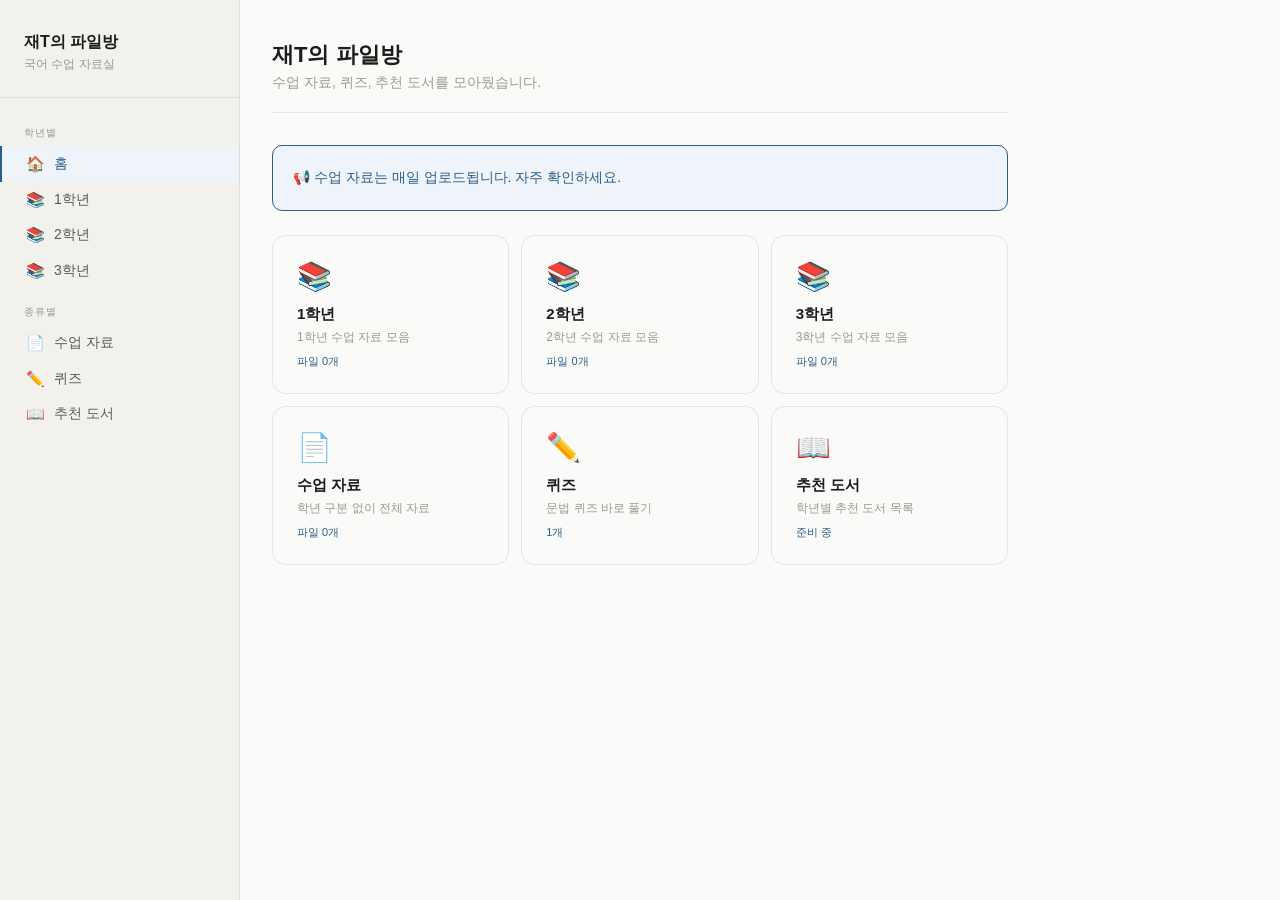
==== index.html @ a86fb079 "Create index.html" ====
<!DOCTYPE html>
<html lang="ko">
<head>
<meta charset="UTF-8">
<meta name="viewport" content="width=device-width, initial-scale=1.0">
<title>재T의 파일방</title>
<style>
*{box-sizing:border-box;margin:0;padding:0}
:root{
  --bg:#fafaf8;--bg2:#f2f1ec;--bg3:#e8e6df;
  --text:#1c1c1a;--text2:#5a5a56;--text3:#9a9a94;
  --border:rgba(0,0,0,0.08);--border2:rgba(0,0,0,0.15);
  --accent:#2c5f8a;--accent-bg:#eef4fa;
  --radius:10px;--radius-lg:14px;
}
@media(prefers-color-scheme:dark){
  :root{
    --bg:#191917;--bg2:#222220;--bg3:#2a2a27;
    --text:#f0efe8;--text2:#9a9a90;--text3:#5a5a54;
    --border:rgba(255,255,255,0.07);--border2:rgba(255,255,255,0.13);
    --accent:#5b9fd4;--accent-bg:#1a2430;
  }
}
body{font-family:-apple-system,BlinkMacSystemFont,'Segoe UI','Malgun Gothic','Apple SD Gothic Neo',sans-serif;background:var(--bg);color:var(--text);min-height:100vh;}

/* 레이아웃 */
.layout{display:flex;min-height:100vh;}
.sidebar{width:240px;flex-shrink:0;background:var(--bg2);border-right:0.5px solid var(--border);padding:2rem 0;position:sticky;top:0;height:100vh;overflow-y:auto;}
.main{flex:1;padding:2.5rem 2rem;max-width:800px;}

/* 사이드바 */
.sidebar-title{padding:0 1.5rem 1.5rem;border-bottom:0.5px solid var(--border);margin-bottom:1rem;}
.sidebar-brand{font-size:16px;font-weight:600;color:var(--text);}
.sidebar-sub{font-size:12px;color:var(--text3);margin-top:3px;}

.nav-section{margin-bottom:0.25rem;}
.nav-section-label{font-size:10px;letter-spacing:0.12em;color:var(--text3);text-transform:uppercase;padding:0.75rem 1.5rem 0.4rem;}
.nav-item{display:flex;align-items:center;gap:10px;padding:0.55rem 1.5rem;font-size:14px;color:var(--text2);cursor:pointer;transition:all 0.15s;border-left:2px solid transparent;}
.nav-item:hover{background:var(--bg3);color:var(--text);}
.nav-item.active{background:var(--accent-bg);color:var(--accent);border-left-color:var(--accent);font-weight:500;}
.nav-icon{font-size:15px;width:18px;text-align:center;}

/* 메인 */
.page{display:none;}
.page.active{display:block;}

.page-header{margin-bottom:2rem;padding-bottom:1.25rem;border-bottom:0.5px solid var(--border);}
.page-title{font-size:22px;font-weight:600;color:var(--text);margin-bottom:4px;}
.page-desc{font-size:14px;color:var(--text3);}

/* 파일 카드 */
.file-list{display:flex;flex-direction:column;gap:8px;}
.file-item{display:flex;align-items:center;gap:14px;padding:1rem 1.25rem;background:var(--bg);border:0.5px solid var(--border);border-radius:var(--radius);transition:all 0.15s;text-decoration:none;color:inherit;}
.file-item:hover{border-color:var(--border2);background:var(--bg2);}
.file-icon{font-size:22px;flex-shrink:0;}
.file-info{flex:1;}
.file-name{font-size:14px;font-weight:500;color:var(--text);margin-bottom:3px;}
.file-meta{font-size:12px;color:var(--text3);}
.file-badge{font-size:11px;padding:3px 8px;border-radius:99px;background:var(--bg2);color:var(--text3);flex-shrink:0;}
.file-badge.new{background:var(--accent-bg);color:var(--accent);}

/* 공지 카드 */
.notice-card{background:var(--accent-bg);border:0.5px solid var(--accent);border-radius:var(--radius);padding:1.25rem;margin-bottom:1.5rem;}
.notice-card p{font-size:14px;color:var(--accent);line-height:1.7;}

/* 홈 그리드 */
.home-grid{display:grid;grid-template-columns:repeat(auto-fit,minmax(180px,1fr));gap:12px;margin-bottom:2rem;}
.home-card{background:var(--bg);border:0.5px solid var(--border);border-radius:var(--radius-lg);padding:1.5rem;cursor:pointer;transition:all 0.15s;}
.home-card:hover{border-color:var(--border2);background:var(--bg2);}
.home-card-icon{font-size:28px;margin-bottom:0.75rem;}
.home-card-title{font-size:15px;font-weight:600;color:var(--text);margin-bottom:4px;}
.home-card-desc{font-size:12px;color:var(--text3);line-height:1.5;}
.home-card-count{font-size:11px;color:var(--accent);margin-top:8px;}

/* 빈 상태 */
.empty{text-align:center;padding:3rem 1rem;color:var(--text3);}
.empty-icon{font-size:36px;margin-bottom:0.75rem;}
.empty-text{font-size:14px;}

/* 모바일 */
@media(max-width:640px){
  .sidebar{display:none;}
  .main{padding:1.5rem 1rem;}
  .mobile-nav{display:flex;overflow-x:auto;gap:8px;padding:1rem;background:var(--bg2);border-bottom:0.5px solid var(--border);-webkit-overflow-scrolling:touch;}
  .mobile-nav-btn{flex-shrink:0;padding:0.5rem 1rem;border:0.5px solid var(--border);border-radius:99px;font-size:13px;color:var(--text2);cursor:pointer;background:var(--bg);white-space:nowrap;font-family:inherit;}
  .mobile-nav-btn.active{background:var(--accent-bg);color:var(--accent);border-color:var(--accent);}
}
@media(min-width:641px){.mobile-nav{display:none;}}
</style>
</head>
<body>

<div class="mobile-nav" id="mobile-nav">
  <button class="mobile-nav-btn active" onclick="showPage('home',this)">🏠 홈</button>
  <button class="mobile-nav-btn" onclick="showPage('grade1',this)">📚 1학년</button>
  <button class="mobile-nav-btn" onclick="showPage('grade2',this)">📚 2학년</button>
  <button class="mobile-nav-btn" onclick="showPage('grade3',this)">📚 3학년</button>
  <button class="mobile-nav-btn" onclick="showPage('material',this)">📄 수업 자료</button>
  <button class="mobile-nav-btn" onclick="showPage('quiz',this)">✏️ 퀴즈</button>
  <button class="mobile-nav-btn" onclick="showPage('books',this)">📖 추천 도서</button>
</div>

<div class="layout">
  <aside class="sidebar">
    <div class="sidebar-title">
      <div class="sidebar-brand">재T의 파일방</div>
      <div class="sidebar-sub">국어 수업 자료실</div>
    </div>

    <div class="nav-section">
      <div class="nav-section-label">학년별</div>
      <div class="nav-item active" onclick="showPage('home',this)"><span class="nav-icon">🏠</span>홈</div>
      <div class="nav-item" onclick="showPage('grade1',this)"><span class="nav-icon">📚</span>1학년</div>
      <div class="nav-item" onclick="showPage('grade2',this)"><span class="nav-icon">📚</span>2학년</div>
      <div class="nav-item" onclick="showPage('grade3',this)"><span class="nav-icon">📚</span>3학년</div>
    </div>

    <div class="nav-section">
      <div class="nav-section-label">종류별</div>
      <div class="nav-item" onclick="showPage('material',this)"><span class="nav-icon">📄</span>수업 자료</div>
      <div class="nav-item" onclick="showPage('quiz',this)"><span class="nav-icon">✏️</span>퀴즈</div>
      <div class="nav-item" onclick="showPage('books',this)"><span class="nav-icon">📖</span>추천 도서</div>
    </div>
  </aside>

  <main class="main">

    <!-- 홈 -->
    <div id="page-home" class="page active">
      <div class="page-header">
        <div class="page-title">재T의 파일방</div>
        <div class="page-desc">수업 자료, 퀴즈, 추천 도서를 모아뒀습니다.</div>
      </div>
      <div class="notice-card">
        <p>📢 수업 자료는 매일 업로드됩니다. 자주 확인하세요.</p>
      </div>
      <div class="home-grid">
        <div class="home-card" onclick="showPage('grade1',null)">
          <div class="home-card-icon">📚</div>
          <div class="home-card-title">1학년</div>
          <div class="home-card-desc">1학년 수업 자료 모음</div>
          <div class="home-card-count">파일 0개</div>
        </div>
        <div class="home-card" onclick="showPage('grade2',null)">
          <div class="home-card-icon">📚</div>
          <div class="home-card-title">2학년</div>
          <div class="home-card-desc">2학년 수업 자료 모음</div>
          <div class="home-card-count">파일 0개</div>
        </div>
        <div class="home-card" onclick="showPage('grade3',null)">
          <div class="home-card-icon">📚</div>
          <div class="home-card-title">3학년</div>
          <div class="home-card-desc">3학년 수업 자료 모음</div>
          <div class="home-card-count">파일 0개</div>
        </div>
        <div class="home-card" onclick="showPage('material',null)">
          <div class="home-card-icon">📄</div>
          <div class="home-card-title">수업 자료</div>
          <div class="home-card-desc">학년 구분 없이 전체 자료</div>
          <div class="home-card-count">파일 0개</div>
        </div>
        <div class="home-card" onclick="showPage('quiz',null)">
          <div class="home-card-icon">✏️</div>
          <div class="home-card-title">퀴즈</div>
          <div class="home-card-desc">문법 퀴즈 바로 풀기</div>
          <div class="home-card-count">1개</div>
        </div>
        <div class="home-card" onclick="showPage('books',null)">
          <div class="home-card-icon">📖</div>
          <div class="home-card-title">추천 도서</div>
          <div class="home-card-desc">학년별 추천 도서 목록</div>
          <div class="home-card-count">준비 중</div>
        </div>
      </div>
    </div>

    <!-- 1학년 -->
    <div id="page-grade1" class="page">
      <div class="page-header">
        <div class="page-title">1학년</div>
        <div class="page-desc">1학년 수업 자료를 올려두겠습니다.</div>
      </div>
      <div class="empty"><div class="empty-icon">📭</div><div class="empty-text">아직 올라온 파일이 없습니다.</div></div>
    </div>

    <!-- 2학년 -->
    <div id="page-grade2" class="page">
      <div class="page-header">
        <div class="page-title">2학년</div>
        <div class="page-desc">2학년 수업 자료를 올려두겠습니다.</div>
      </div>
      <div class="empty"><div class="empty-icon">📭</div><div class="empty-text">아직 올라온 파일이 없습니다.</div></div>
    </div>

    <!-- 3학년 -->
    <div id="page-grade3" class="page">
      <div class="page-header">
        <div class="page-title">3학년</div>
        <div class="page-desc">3학년 수업 자료를 올려두겠습니다.</div>
      </div>
      <div class="empty"><div class="empty-icon">📭</div><div class="empty-text">아직 올라온 파일이 없습니다.</div></div>
    </div>

    <!-- 수업 자료 -->
    <div id="page-material" class="page">
      <div class="page-header">
        <div class="page-title">수업 자료</div>
        <div class="page-desc">전체 수업 자료 모음입니다. 파일을 클릭하면 다운로드됩니다.</div>
      </div>
      <div class="file-list">
        <a class="file-item" href="files/sample.pdf" download>
          <div class="file-icon">📄</div>
          <div class="file-info">
            <div class="file-name">국어 문법 정리 (예시 파일)</div>
            <div class="file-meta">2026.06.04 · PDF</div>
          </div>
          <div class="file-badge new">NEW</div>
        </a>
      </div>
    </div>

    <!-- 퀴즈 -->
    <div id="page-quiz" class="page">
      <div class="page-header">
        <div class="page-title">퀴즈</div>
        <div class="page-desc">문법 퀴즈를 풀어보세요.</div>
      </div>
      <div class="file-list">
        <a class="file-item" <a class="file-item" href="https://koreantch-stack.github.io/poomsa/" target="_blank">
          <div class="file-icon">✏️</div>
          <div class="file-info">
            <div class="file-name">중학교 국어 문법 퀴즈</div>
            <div class="file-meta">15문항 · 4지선다 · 즉시 해설</div>
          </div>
          <div class="file-badge new">NEW</div>
        </a>
      </div>
    </div>

    <!-- 추천 도서 -->
    <div id="page-books" class="page">
      <div class="page-header">
        <div class="page-title">추천 도서</div>
        <div class="page-desc">학년별 추천 도서 목록입니다.</div>
      </div>
      <div class="empty"><div class="empty-icon">📚</div><div class="empty-text">준비 중입니다.</div></div>
    </div>

  </main>
</div>

<script>
function showPage(id, el) {
  document.querySelectorAll('.page').forEach(p => p.classList.remove('active'));
  document.getElementById('page-' + id).classList.add('active');

  document.querySelectorAll('.nav-item').forEach(n => n.classList.remove('active'));
  document.querySelectorAll('.mobile-nav-btn').forEach(n => n.classList.remove('active'));

  if (el) {
    el.classList.add('active');
    const text = el.textContent.trim().replace(/[📚📄✏️📖🏠]/g,'').trim();
    document.querySelectorAll('.nav-item').forEach(n => {
      if(n.textContent.trim() === text) n.classList.add('active');
    });
  }
  window.scrollTo(0, 0);
}
</script>
</body>
</html>
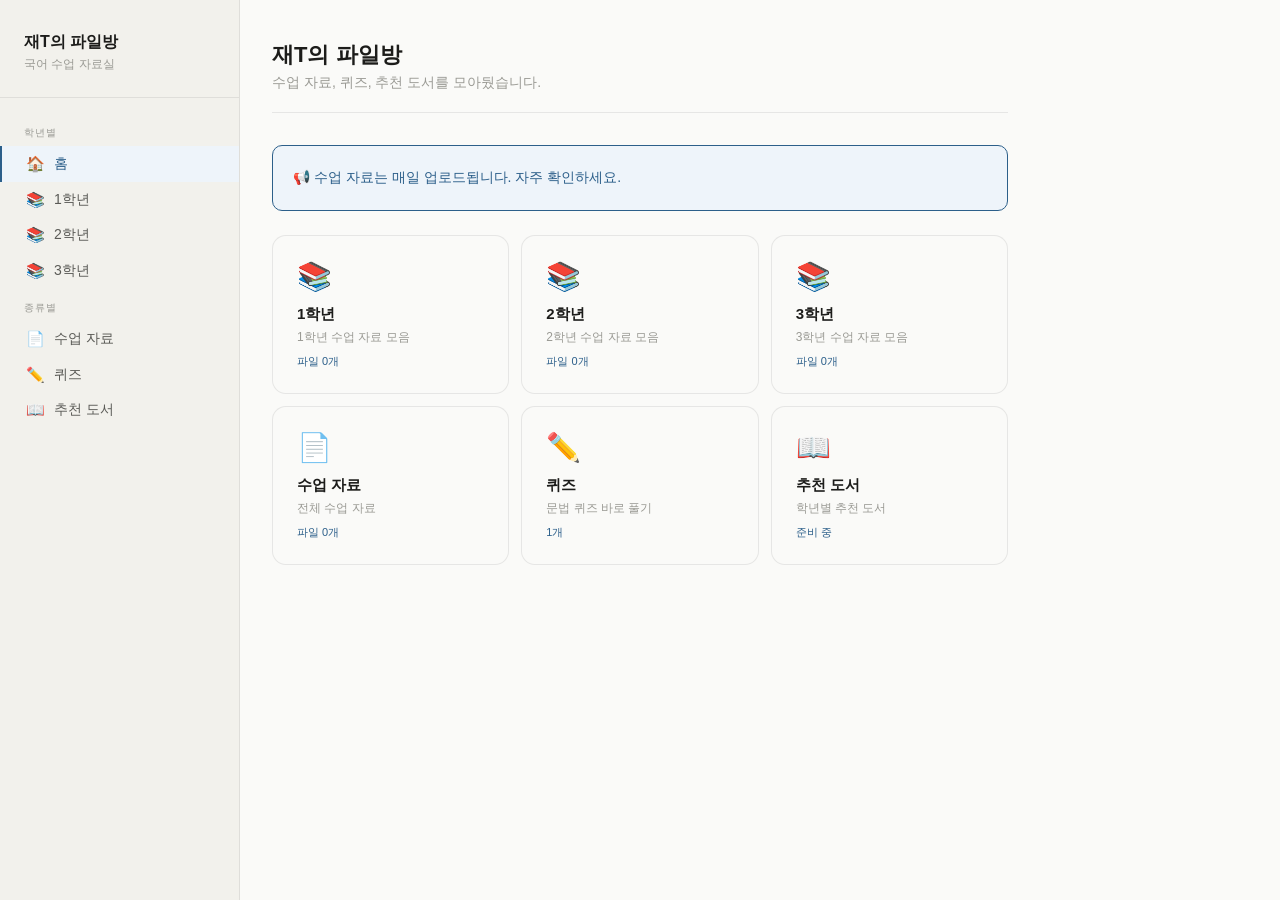
==== commit 8c69bdef: "Update index.html" ====
--- a/index.html
+++ b/index.html
@@ -22,33 +22,22 @@
   }
 }
 body{font-family:-apple-system,BlinkMacSystemFont,'Segoe UI','Malgun Gothic','Apple SD Gothic Neo',sans-serif;background:var(--bg);color:var(--text);min-height:100vh;}
-
-/* 레이아웃 */
 .layout{display:flex;min-height:100vh;}
 .sidebar{width:240px;flex-shrink:0;background:var(--bg2);border-right:0.5px solid var(--border);padding:2rem 0;position:sticky;top:0;height:100vh;overflow-y:auto;}
 .main{flex:1;padding:2.5rem 2rem;max-width:800px;}
-
-/* 사이드바 */
 .sidebar-title{padding:0 1.5rem 1.5rem;border-bottom:0.5px solid var(--border);margin-bottom:1rem;}
 .sidebar-brand{font-size:16px;font-weight:600;color:var(--text);}
 .sidebar-sub{font-size:12px;color:var(--text3);margin-top:3px;}
-
-.nav-section{margin-bottom:0.25rem;}
 .nav-section-label{font-size:10px;letter-spacing:0.12em;color:var(--text3);text-transform:uppercase;padding:0.75rem 1.5rem 0.4rem;}
 .nav-item{display:flex;align-items:center;gap:10px;padding:0.55rem 1.5rem;font-size:14px;color:var(--text2);cursor:pointer;transition:all 0.15s;border-left:2px solid transparent;}
 .nav-item:hover{background:var(--bg3);color:var(--text);}
 .nav-item.active{background:var(--accent-bg);color:var(--accent);border-left-color:var(--accent);font-weight:500;}
 .nav-icon{font-size:15px;width:18px;text-align:center;}
-
-/* 메인 */
 .page{display:none;}
 .page.active{display:block;}
-
 .page-header{margin-bottom:2rem;padding-bottom:1.25rem;border-bottom:0.5px solid var(--border);}
 .page-title{font-size:22px;font-weight:600;color:var(--text);margin-bottom:4px;}
 .page-desc{font-size:14px;color:var(--text3);}
-
-/* 파일 카드 */
 .file-list{display:flex;flex-direction:column;gap:8px;}
 .file-item{display:flex;align-items:center;gap:14px;padding:1rem 1.25rem;background:var(--bg);border:0.5px solid var(--border);border-radius:var(--radius);transition:all 0.15s;text-decoration:none;color:inherit;}
 .file-item:hover{border-color:var(--border2);background:var(--bg2);}
@@ -58,12 +47,8 @@
 .file-meta{font-size:12px;color:var(--text3);}
 .file-badge{font-size:11px;padding:3px 8px;border-radius:99px;background:var(--bg2);color:var(--text3);flex-shrink:0;}
 .file-badge.new{background:var(--accent-bg);color:var(--accent);}
-
-/* 공지 카드 */
 .notice-card{background:var(--accent-bg);border:0.5px solid var(--accent);border-radius:var(--radius);padding:1.25rem;margin-bottom:1.5rem;}
 .notice-card p{font-size:14px;color:var(--accent);line-height:1.7;}
-
-/* 홈 그리드 */
 .home-grid{display:grid;grid-template-columns:repeat(auto-fit,minmax(180px,1fr));gap:12px;margin-bottom:2rem;}
 .home-card{background:var(--bg);border:0.5px solid var(--border);border-radius:var(--radius-lg);padding:1.5rem;cursor:pointer;transition:all 0.15s;}
 .home-card:hover{border-color:var(--border2);background:var(--bg2);}
@@ -71,13 +56,13 @@
 .home-card-title{font-size:15px;font-weight:600;color:var(--text);margin-bottom:4px;}
 .home-card-desc{font-size:12px;color:var(--text3);line-height:1.5;}
 .home-card-count{font-size:11px;color:var(--accent);margin-top:8px;}
-
-/* 빈 상태 */
 .empty{text-align:center;padding:3rem 1rem;color:var(--text3);}
 .empty-icon{font-size:36px;margin-bottom:0.75rem;}
 .empty-text{font-size:14px;}
-
-/* 모바일 */
+.filter-bar{display:flex;gap:8px;margin-bottom:1.25rem;flex-wrap:wrap;}
+.filter-btn{padding:0.4rem 1rem;border:0.5px solid var(--border);border-radius:99px;font-size:13px;color:var(--text2);cursor:pointer;background:var(--bg);font-family:inherit;transition:all 0.15s;}
+.filter-btn:hover{border-color:var(--border2);}
+.filter-btn.active{background:var(--accent-bg);color:var(--accent);border-color:var(--accent);}
 @media(max-width:640px){
   .sidebar{display:none;}
   .main{padding:1.5rem 1rem;}
@@ -106,143 +91,69 @@
       <div class="sidebar-brand">재T의 파일방</div>
       <div class="sidebar-sub">국어 수업 자료실</div>
     </div>
-
-    <div class="nav-section">
-      <div class="nav-section-label">학년별</div>
-      <div class="nav-item active" onclick="showPage('home',this)"><span class="nav-icon">🏠</span>홈</div>
-      <div class="nav-item" onclick="showPage('grade1',this)"><span class="nav-icon">📚</span>1학년</div>
-      <div class="nav-item" onclick="showPage('grade2',this)"><span class="nav-icon">📚</span>2학년</div>
-      <div class="nav-item" onclick="showPage('grade3',this)"><span class="nav-icon">📚</span>3학년</div>
-    </div>
-
-    <div class="nav-section">
-      <div class="nav-section-label">종류별</div>
-      <div class="nav-item" onclick="showPage('material',this)"><span class="nav-icon">📄</span>수업 자료</div>
-      <div class="nav-item" onclick="showPage('quiz',this)"><span class="nav-icon">✏️</span>퀴즈</div>
-      <div class="nav-item" onclick="showPage('books',this)"><span class="nav-icon">📖</span>추천 도서</div>
-    </div>
+    <div class="nav-section-label">학년별</div>
+    <div class="nav-item active" onclick="showPage('home',this)"><span class="nav-icon">🏠</span>홈</div>
+    <div class="nav-item" onclick="showPage('grade1',this)"><span class="nav-icon">📚</span>1학년</div>
+    <div class="nav-item" onclick="showPage('grade2',this)"><span class="nav-icon">📚</span>2학년</div>
+    <div class="nav-item" onclick="showPage('grade3',this)"><span class="nav-icon">📚</span>3학년</div>
+    <div class="nav-section-label">종류별</div>
+    <div class="nav-item" onclick="showPage('material',this)"><span class="nav-icon">📄</span>수업 자료</div>
+    <div class="nav-item" onclick="showPage('quiz',this)"><span class="nav-icon">✏️</span>퀴즈</div>
+    <div class="nav-item" onclick="showPage('books',this)"><span class="nav-icon">📖</span>추천 도서</div>
   </aside>
 
   <main class="main">
 
-    <!-- 홈 -->
     <div id="page-home" class="page active">
       <div class="page-header">
         <div class="page-title">재T의 파일방</div>
         <div class="page-desc">수업 자료, 퀴즈, 추천 도서를 모아뒀습니다.</div>
       </div>
-      <div class="notice-card">
-        <p>📢 수업 자료는 매일 업로드됩니다. 자주 확인하세요.</p>
+      <div class="notice-card"><p>📢 수업 자료는 매일 업로드됩니다. 자주 확인하세요.</p></div>
+      <div class="home-grid">
+        <div class="home-card" onclick="showPage('grade1',null)"><div class="home-card-icon">📚</div><div class="home-card-title">1학년</div><div class="home-card-desc">1학년 수업 자료 모음</div><div class="home-card-count" id="count-1">파일 0개</div></div>
+        <div class="home-card" onclick="showPage('grade2',null)"><div class="home-card-icon">📚</div><div class="home-card-title">2학년</div><div class="home-card-desc">2학년 수업 자료 모음</div><div class="home-card-count" id="count-2">파일 0개</div></div>
+        <div class="home-card" onclick="showPage('grade3',null)"><div class="home-card-icon">📚</div><div class="home-card-title">3학년</div><div class="home-card-desc">3학년 수업 자료 모음</div><div class="home-card-count" id="count-3">파일 0개</div></div>
+        <div class="home-card" onclick="showPage('material',null)"><div class="home-card-icon">📄</div><div class="home-card-title">수업 자료</div><div class="home-card-desc">전체 수업 자료</div><div class="home-card-count" id="count-m">파일 0개</div></div>
+        <div class="home-card" onclick="showPage('quiz',null)"><div class="home-card-icon">✏️</div><div class="home-card-title">퀴즈</div><div class="home-card-desc">문법 퀴즈 바로 풀기</div><div class="home-card-count">1개</div></div>
+        <div class="home-card" onclick="showPage('books',null)"><div class="home-card-icon">📖</div><div class="home-card-title">추천 도서</div><div class="home-card-desc">학년별 추천 도서</div><div class="home-card-count">준비 중</div></div>
       </div>
-      <div class="home-grid">
-        <div class="home-card" onclick="showPage('grade1',null)">
-          <div class="home-card-icon">📚</div>
-          <div class="home-card-title">1학년</div>
-          <div class="home-card-desc">1학년 수업 자료 모음</div>
-          <div class="home-card-count">파일 0개</div>
-        </div>
-        <div class="home-card" onclick="showPage('grade2',null)">
-          <div class="home-card-icon">📚</div>
-          <div class="home-card-title">2학년</div>
-          <div class="home-card-desc">2학년 수업 자료 모음</div>
-          <div class="home-card-count">파일 0개</div>
-        </div>
-        <div class="home-card" onclick="showPage('grade3',null)">
-          <div class="home-card-icon">📚</div>
-          <div class="home-card-title">3학년</div>
-          <div class="home-card-desc">3학년 수업 자료 모음</div>
-          <div class="home-card-count">파일 0개</div>
-        </div>
-        <div class="home-card" onclick="showPage('material',null)">
-          <div class="home-card-icon">📄</div>
-          <div class="home-card-title">수업 자료</div>
-          <div class="home-card-desc">학년 구분 없이 전체 자료</div>
-          <div class="home-card-count">파일 0개</div>
-        </div>
-        <div class="home-card" onclick="showPage('quiz',null)">
-          <div class="home-card-icon">✏️</div>
-          <div class="home-card-title">퀴즈</div>
-          <div class="home-card-desc">문법 퀴즈 바로 풀기</div>
-          <div class="home-card-count">1개</div>
-        </div>
-        <div class="home-card" onclick="showPage('books',null)">
-          <div class="home-card-icon">📖</div>
-          <div class="home-card-title">추천 도서</div>
-          <div class="home-card-desc">학년별 추천 도서 목록</div>
-          <div class="home-card-count">준비 중</div>
-        </div>
-      </div>
-    </div>
-
-    <!-- 1학년 -->
+    </div>
+
     <div id="page-grade1" class="page">
-      <div class="page-header">
-        <div class="page-title">1학년</div>
-        <div class="page-desc">1학년 수업 자료를 올려두겠습니다.</div>
-      </div>
-      <div class="empty"><div class="empty-icon">📭</div><div class="empty-text">아직 올라온 파일이 없습니다.</div></div>
-    </div>
-
-    <!-- 2학년 -->
+      <div class="page-header"><div class="page-title">1학년</div><div class="page-desc">1학년 수업 자료입니다.</div></div>
+      <div class="file-list" id="list-grade1"></div>
+    </div>
+
     <div id="page-grade2" class="page">
-      <div class="page-header">
-        <div class="page-title">2학년</div>
-        <div class="page-desc">2학년 수업 자료를 올려두겠습니다.</div>
-      </div>
-      <div class="empty"><div class="empty-icon">📭</div><div class="empty-text">아직 올라온 파일이 없습니다.</div></div>
-    </div>
-
-    <!-- 3학년 -->
+      <div class="page-header"><div class="page-title">2학년</div><div class="page-desc">2학년 수업 자료입니다.</div></div>
+      <div class="file-list" id="list-grade2"></div>
+    </div>
+
     <div id="page-grade3" class="page">
-      <div class="page-header">
-        <div class="page-title">3학년</div>
-        <div class="page-desc">3학년 수업 자료를 올려두겠습니다.</div>
-      </div>
-      <div class="empty"><div class="empty-icon">📭</div><div class="empty-text">아직 올라온 파일이 없습니다.</div></div>
-    </div>
-
-    <!-- 수업 자료 -->
+      <div class="page-header"><div class="page-title">3학년</div><div class="page-desc">3학년 수업 자료입니다.</div></div>
+      <div class="file-list" id="list-grade3"></div>
+    </div>
+
     <div id="page-material" class="page">
-      <div class="page-header">
-        <div class="page-title">수업 자료</div>
-        <div class="page-desc">전체 수업 자료 모음입니다. 파일을 클릭하면 다운로드됩니다.</div>
-      </div>
+      <div class="page-header"><div class="page-title">수업 자료</div><div class="page-desc">전체 수업 자료입니다. 클릭하면 다운로드됩니다.</div></div>
+      <div class="filter-bar" id="filter-bar"></div>
+      <div class="file-list" id="list-material"></div>
+    </div>
+
+    <div id="page-quiz" class="page">
+      <div class="page-header"><div class="page-title">퀴즈</div><div class="page-desc">문법 퀴즈를 풀어보세요.</div></div>
       <div class="file-list">
-        <a class="file-item" href="files/sample.pdf" download>
-          <div class="file-icon">📄</div>
-          <div class="file-info">
-            <div class="file-name">국어 문법 정리 (예시 파일)</div>
-            <div class="file-meta">2026.06.04 · PDF</div>
-          </div>
+        <a class="file-item" href="https://koreantch-stack.github.io/poomsa/" target="_blank">
+          <div class="file-icon">✏️</div>
+          <div class="file-info"><div class="file-name">중학교 국어 문법 퀴즈</div><div class="file-meta">15문항 · 4지선다 · 즉시 해설</div></div>
           <div class="file-badge new">NEW</div>
         </a>
       </div>
     </div>
 
-    <!-- 퀴즈 -->
-    <div id="page-quiz" class="page">
-      <div class="page-header">
-        <div class="page-title">퀴즈</div>
-        <div class="page-desc">문법 퀴즈를 풀어보세요.</div>
-      </div>
-      <div class="file-list">
-        <a class="file-item" <a class="file-item" href="https://koreantch-stack.github.io/poomsa/" target="_blank">
-          <div class="file-icon">✏️</div>
-          <div class="file-info">
-            <div class="file-name">중학교 국어 문법 퀴즈</div>
-            <div class="file-meta">15문항 · 4지선다 · 즉시 해설</div>
-          </div>
-          <div class="file-badge new">NEW</div>
-        </a>
-      </div>
-    </div>
-
-    <!-- 추천 도서 -->
     <div id="page-books" class="page">
-      <div class="page-header">
-        <div class="page-title">추천 도서</div>
-        <div class="page-desc">학년별 추천 도서 목록입니다.</div>
-      </div>
+      <div class="page-header"><div class="page-title">추천 도서</div><div class="page-desc">학년별 추천 도서 목록입니다.</div></div>
       <div class="empty"><div class="empty-icon">📚</div><div class="empty-text">준비 중입니다.</div></div>
     </div>
 
@@ -250,22 +161,79 @@
 </div>
 
 <script>
+let allFiles = [];
+let currentFilter = '전체';
+
+function getIcon(filename) {
+  const ext = filename.split('.').pop().toLowerCase();
+  if(ext==='pdf') return '📄';
+  if(ext==='hwp'||ext==='hwpx') return '📝';
+  if(ext==='ppt'||ext==='pptx') return '📊';
+  if(ext==='doc'||ext==='docx') return '📃';
+  if(ext==='jpg'||ext==='png'||ext==='jpeg') return '🖼️';
+  return '📎';
+}
+
+function isNew(dateStr) {
+  const parts = dateStr.split('.');
+  const d = new Date(parts[0], parts[1]-1, parts[2]);
+  return (new Date() - d) < 7 * 24 * 60 * 60 * 1000;
+}
+
+function renderFile(f) {
+  const badge = isNew(f.date) ? '<div class="file-badge new">NEW</div>' : '<div class="file-badge">'+f.date+'</div>';
+  return `<a class="file-item" href="${f.file}" download>
+    <div class="file-icon">${getIcon(f.file)}</div>
+    <div class="file-info"><div class="file-name">${f.name}</div><div class="file-meta">${f.grade} · ${f.type} · ${f.date}</div></div>
+    ${badge}
+  </a>`;
+}
+
+function empty() {
+  return '<div class="empty"><div class="empty-icon">📭</div><div class="empty-text">아직 올라온 파일이 없습니다.</div></div>';
+}
+
+function renderLists() {
+  const g1 = allFiles.filter(f=>f.grade==='1학년');
+  const g2 = allFiles.filter(f=>f.grade==='2학년');
+  const g3 = allFiles.filter(f=>f.grade==='3학년');
+
+  document.getElementById('list-grade1').innerHTML = g1.length ? g1.map(renderFile).join('') : empty();
+  document.getElementById('list-grade2').innerHTML = g2.length ? g2.map(renderFile).join('') : empty();
+  document.getElementById('list-grade3').innerHTML = g3.length ? g3.map(renderFile).join('') : empty();
+
+  document.getElementById('count-1').textContent = '파일 '+g1.length+'개';
+  document.getElementById('count-2').textContent = '파일 '+g2.length+'개';
+  document.getElementById('count-3').textContent = '파일 '+g3.length+'개';
+  document.getElementById('count-m').textContent = '파일 '+allFiles.length+'개';
+
+  const types = ['전체', ...new Set(allFiles.map(f=>f.type))];
+  document.getElementById('filter-bar').innerHTML = types.map(t=>
+    `<button class="filter-btn${t===currentFilter?' active':''}" onclick="setFilter('${t}')">${t}</button>`
+  ).join('');
+
+  const filtered = currentFilter==='전체' ? allFiles : allFiles.filter(f=>f.type===currentFilter);
+  document.getElementById('list-material').innerHTML = filtered.length ? filtered.map(renderFile).join('') : empty();
+}
+
+function setFilter(type) {
+  currentFilter = type;
+  renderLists();
+}
+
 function showPage(id, el) {
-  document.querySelectorAll('.page').forEach(p => p.classList.remove('active'));
-  document.getElementById('page-' + id).classList.add('active');
-
-  document.querySelectorAll('.nav-item').forEach(n => n.classList.remove('active'));
-  document.querySelectorAll('.mobile-nav-btn').forEach(n => n.classList.remove('active'));
-
-  if (el) {
-    el.classList.add('active');
-    const text = el.textContent.trim().replace(/[📚📄✏️📖🏠]/g,'').trim();
-    document.querySelectorAll('.nav-item').forEach(n => {
-      if(n.textContent.trim() === text) n.classList.add('active');
-    });
-  }
-  window.scrollTo(0, 0);
-}
+  document.querySelectorAll('.page').forEach(p=>p.classList.remove('active'));
+  document.getElementById('page-'+id).classList.add('active');
+  document.querySelectorAll('.nav-item').forEach(n=>n.classList.remove('active'));
+  document.querySelectorAll('.mobile-nav-btn').forEach(n=>n.classList.remove('active'));
+  if(el) el.classList.add('active');
+  window.scrollTo(0,0);
+}
+
+fetch('files.json')
+  .then(r=>r.json())
+  .then(data=>{ allFiles=data; renderLists(); })
+  .catch(()=>{ renderLists(); });
 </script>
 </body>
 </html>
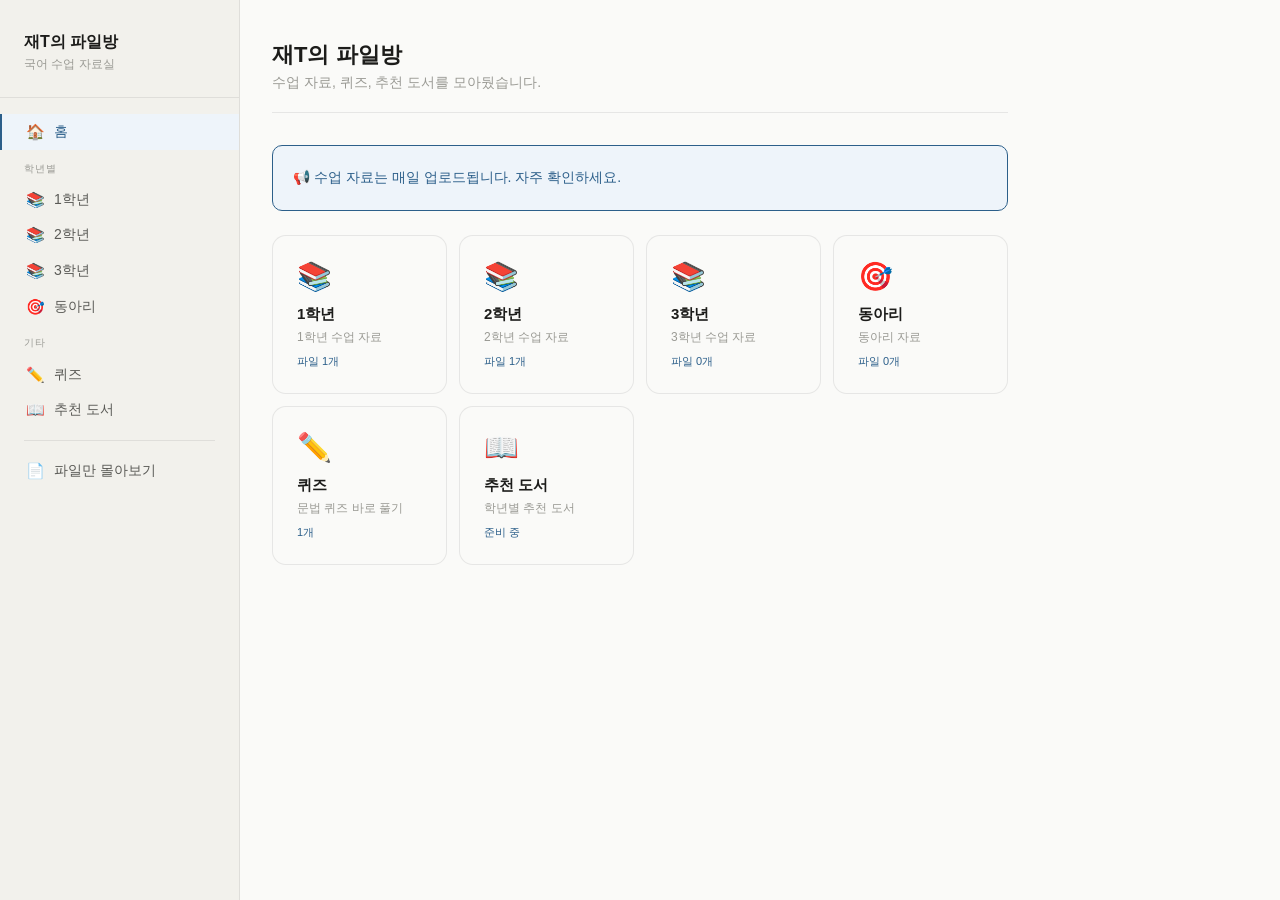
==== commit 250e6b3b: "Update index.html" ====
--- a/index.html
+++ b/index.html
@@ -33,6 +33,7 @@
 .nav-item:hover{background:var(--bg3);color:var(--text);}
 .nav-item.active{background:var(--accent-bg);color:var(--accent);border-left-color:var(--accent);font-weight:500;}
 .nav-icon{font-size:15px;width:18px;text-align:center;}
+.nav-divider{border:none;border-top:0.5px solid var(--border);margin:0.75rem 1.5rem;}
 .page{display:none;}
 .page.active{display:block;}
 .page-header{margin-bottom:2rem;padding-bottom:1.25rem;border-bottom:0.5px solid var(--border);}
@@ -49,7 +50,7 @@
 .file-badge.new{background:var(--accent-bg);color:var(--accent);}
 .notice-card{background:var(--accent-bg);border:0.5px solid var(--accent);border-radius:var(--radius);padding:1.25rem;margin-bottom:1.5rem;}
 .notice-card p{font-size:14px;color:var(--accent);line-height:1.7;}
-.home-grid{display:grid;grid-template-columns:repeat(auto-fit,minmax(180px,1fr));gap:12px;margin-bottom:2rem;}
+.home-grid{display:grid;grid-template-columns:repeat(auto-fit,minmax(160px,1fr));gap:12px;margin-bottom:2rem;}
 .home-card{background:var(--bg);border:0.5px solid var(--border);border-radius:var(--radius-lg);padding:1.5rem;cursor:pointer;transition:all 0.15s;}
 .home-card:hover{border-color:var(--border2);background:var(--bg2);}
 .home-card-icon{font-size:28px;margin-bottom:0.75rem;}
@@ -75,14 +76,15 @@
 </head>
 <body>
 
-<div class="mobile-nav" id="mobile-nav">
+<div class="mobile-nav">
   <button class="mobile-nav-btn active" onclick="showPage('home',this)">🏠 홈</button>
   <button class="mobile-nav-btn" onclick="showPage('grade1',this)">📚 1학년</button>
   <button class="mobile-nav-btn" onclick="showPage('grade2',this)">📚 2학년</button>
   <button class="mobile-nav-btn" onclick="showPage('grade3',this)">📚 3학년</button>
-  <button class="mobile-nav-btn" onclick="showPage('material',this)">📄 수업 자료</button>
+  <button class="mobile-nav-btn" onclick="showPage('club',this)">🎯 동아리</button>
   <button class="mobile-nav-btn" onclick="showPage('quiz',this)">✏️ 퀴즈</button>
   <button class="mobile-nav-btn" onclick="showPage('books',this)">📖 추천 도서</button>
+  <button class="mobile-nav-btn" onclick="showPage('all',this)">📄 파일만 몰아보기</button>
 </div>
 
 <div class="layout">
@@ -91,15 +93,21 @@
       <div class="sidebar-brand">재T의 파일방</div>
       <div class="sidebar-sub">국어 수업 자료실</div>
     </div>
+
+    <div class="nav-item active" onclick="showPage('home',this)"><span class="nav-icon">🏠</span>홈</div>
+
     <div class="nav-section-label">학년별</div>
-    <div class="nav-item active" onclick="showPage('home',this)"><span class="nav-icon">🏠</span>홈</div>
     <div class="nav-item" onclick="showPage('grade1',this)"><span class="nav-icon">📚</span>1학년</div>
     <div class="nav-item" onclick="showPage('grade2',this)"><span class="nav-icon">📚</span>2학년</div>
     <div class="nav-item" onclick="showPage('grade3',this)"><span class="nav-icon">📚</span>3학년</div>
-    <div class="nav-section-label">종류별</div>
-    <div class="nav-item" onclick="showPage('material',this)"><span class="nav-icon">📄</span>수업 자료</div>
+    <div class="nav-item" onclick="showPage('club',this)"><span class="nav-icon">🎯</span>동아리</div>
+
+    <div class="nav-section-label">기타</div>
     <div class="nav-item" onclick="showPage('quiz',this)"><span class="nav-icon">✏️</span>퀴즈</div>
     <div class="nav-item" onclick="showPage('books',this)"><span class="nav-icon">📖</span>추천 도서</div>
+
+    <hr class="nav-divider">
+    <div class="nav-item" onclick="showPage('all',this)"><span class="nav-icon">📄</span>파일만 몰아보기</div>
   </aside>
 
   <main class="main">
@@ -111,10 +119,10 @@
       </div>
       <div class="notice-card"><p>📢 수업 자료는 매일 업로드됩니다. 자주 확인하세요.</p></div>
       <div class="home-grid">
-        <div class="home-card" onclick="showPage('grade1',null)"><div class="home-card-icon">📚</div><div class="home-card-title">1학년</div><div class="home-card-desc">1학년 수업 자료 모음</div><div class="home-card-count" id="count-1">파일 0개</div></div>
-        <div class="home-card" onclick="showPage('grade2',null)"><div class="home-card-icon">📚</div><div class="home-card-title">2학년</div><div class="home-card-desc">2학년 수업 자료 모음</div><div class="home-card-count" id="count-2">파일 0개</div></div>
-        <div class="home-card" onclick="showPage('grade3',null)"><div class="home-card-icon">📚</div><div class="home-card-title">3학년</div><div class="home-card-desc">3학년 수업 자료 모음</div><div class="home-card-count" id="count-3">파일 0개</div></div>
-        <div class="home-card" onclick="showPage('material',null)"><div class="home-card-icon">📄</div><div class="home-card-title">수업 자료</div><div class="home-card-desc">전체 수업 자료</div><div class="home-card-count" id="count-m">파일 0개</div></div>
+        <div class="home-card" onclick="showPage('grade1',null)"><div class="home-card-icon">📚</div><div class="home-card-title">1학년</div><div class="home-card-desc">1학년 수업 자료</div><div class="home-card-count" id="count-1">파일 0개</div></div>
+        <div class="home-card" onclick="showPage('grade2',null)"><div class="home-card-icon">📚</div><div class="home-card-title">2학년</div><div class="home-card-desc">2학년 수업 자료</div><div class="home-card-count" id="count-2">파일 0개</div></div>
+        <div class="home-card" onclick="showPage('grade3',null)"><div class="home-card-icon">📚</div><div class="home-card-title">3학년</div><div class="home-card-desc">3학년 수업 자료</div><div class="home-card-count" id="count-3">파일 0개</div></div>
+        <div class="home-card" onclick="showPage('club',null)"><div class="home-card-icon">🎯</div><div class="home-card-title">동아리</div><div class="home-card-desc">동아리 자료</div><div class="home-card-count" id="count-club">파일 0개</div></div>
         <div class="home-card" onclick="showPage('quiz',null)"><div class="home-card-icon">✏️</div><div class="home-card-title">퀴즈</div><div class="home-card-desc">문법 퀴즈 바로 풀기</div><div class="home-card-count">1개</div></div>
         <div class="home-card" onclick="showPage('books',null)"><div class="home-card-icon">📖</div><div class="home-card-title">추천 도서</div><div class="home-card-desc">학년별 추천 도서</div><div class="home-card-count">준비 중</div></div>
       </div>
@@ -135,10 +143,9 @@
       <div class="file-list" id="list-grade3"></div>
     </div>
 
-    <div id="page-material" class="page">
-      <div class="page-header"><div class="page-title">수업 자료</div><div class="page-desc">전체 수업 자료입니다. 클릭하면 다운로드됩니다.</div></div>
-      <div class="filter-bar" id="filter-bar"></div>
-      <div class="file-list" id="list-material"></div>
+    <div id="page-club" class="page">
+      <div class="page-header"><div class="page-title">동아리</div><div class="page-desc">동아리 수업 자료입니다.</div></div>
+      <div class="file-list" id="list-club"></div>
     </div>
 
     <div id="page-quiz" class="page">
@@ -157,6 +164,12 @@
       <div class="empty"><div class="empty-icon">📚</div><div class="empty-text">준비 중입니다.</div></div>
     </div>
 
+    <div id="page-all" class="page">
+      <div class="page-header"><div class="page-title">파일만 몰아보기</div><div class="page-desc">전체 파일 목록입니다. 클릭하면 다운로드됩니다.</div></div>
+      <div class="filter-bar" id="filter-bar"></div>
+      <div class="file-list" id="list-all"></div>
+    </div>
+
   </main>
 </div>
 
@@ -165,7 +178,7 @@
 let currentFilter = '전체';
 
 function getIcon(filename) {
-  const ext = filename.split('.').pop().toLowerCase();
+  const ext = (filename.split('.').pop()||'').toLowerCase();
   if(ext==='pdf') return '📄';
   if(ext==='hwp'||ext==='hwpx') return '📝';
   if(ext==='ppt'||ext==='pptx') return '📊';
@@ -197,15 +210,17 @@
   const g1 = allFiles.filter(f=>f.grade==='1학년');
   const g2 = allFiles.filter(f=>f.grade==='2학년');
   const g3 = allFiles.filter(f=>f.grade==='3학년');
+  const club = allFiles.filter(f=>f.grade==='동아리');
 
   document.getElementById('list-grade1').innerHTML = g1.length ? g1.map(renderFile).join('') : empty();
   document.getElementById('list-grade2').innerHTML = g2.length ? g2.map(renderFile).join('') : empty();
   document.getElementById('list-grade3').innerHTML = g3.length ? g3.map(renderFile).join('') : empty();
+  document.getElementById('list-club').innerHTML = club.length ? club.map(renderFile).join('') : empty();
 
   document.getElementById('count-1').textContent = '파일 '+g1.length+'개';
   document.getElementById('count-2').textContent = '파일 '+g2.length+'개';
   document.getElementById('count-3').textContent = '파일 '+g3.length+'개';
-  document.getElementById('count-m').textContent = '파일 '+allFiles.length+'개';
+  document.getElementById('count-club').textContent = '파일 '+club.length+'개';
 
   const types = ['전체', ...new Set(allFiles.map(f=>f.type))];
   document.getElementById('filter-bar').innerHTML = types.map(t=>
@@ -213,7 +228,7 @@
   ).join('');
 
   const filtered = currentFilter==='전체' ? allFiles : allFiles.filter(f=>f.type===currentFilter);
-  document.getElementById('list-material').innerHTML = filtered.length ? filtered.map(renderFile).join('') : empty();
+  document.getElementById('list-all').innerHTML = filtered.length ? filtered.map(renderFile).join('') : empty();
 }
 
 function setFilter(type) {
@@ -224,8 +239,7 @@
 function showPage(id, el) {
   document.querySelectorAll('.page').forEach(p=>p.classList.remove('active'));
   document.getElementById('page-'+id).classList.add('active');
-  document.querySelectorAll('.nav-item').forEach(n=>n.classList.remove('active'));
-  document.querySelectorAll('.mobile-nav-btn').forEach(n=>n.classList.remove('active'));
+  document.querySelectorAll('.nav-item, .mobile-nav-btn').forEach(n=>n.classList.remove('active'));
   if(el) el.classList.add('active');
   window.scrollTo(0,0);
 }
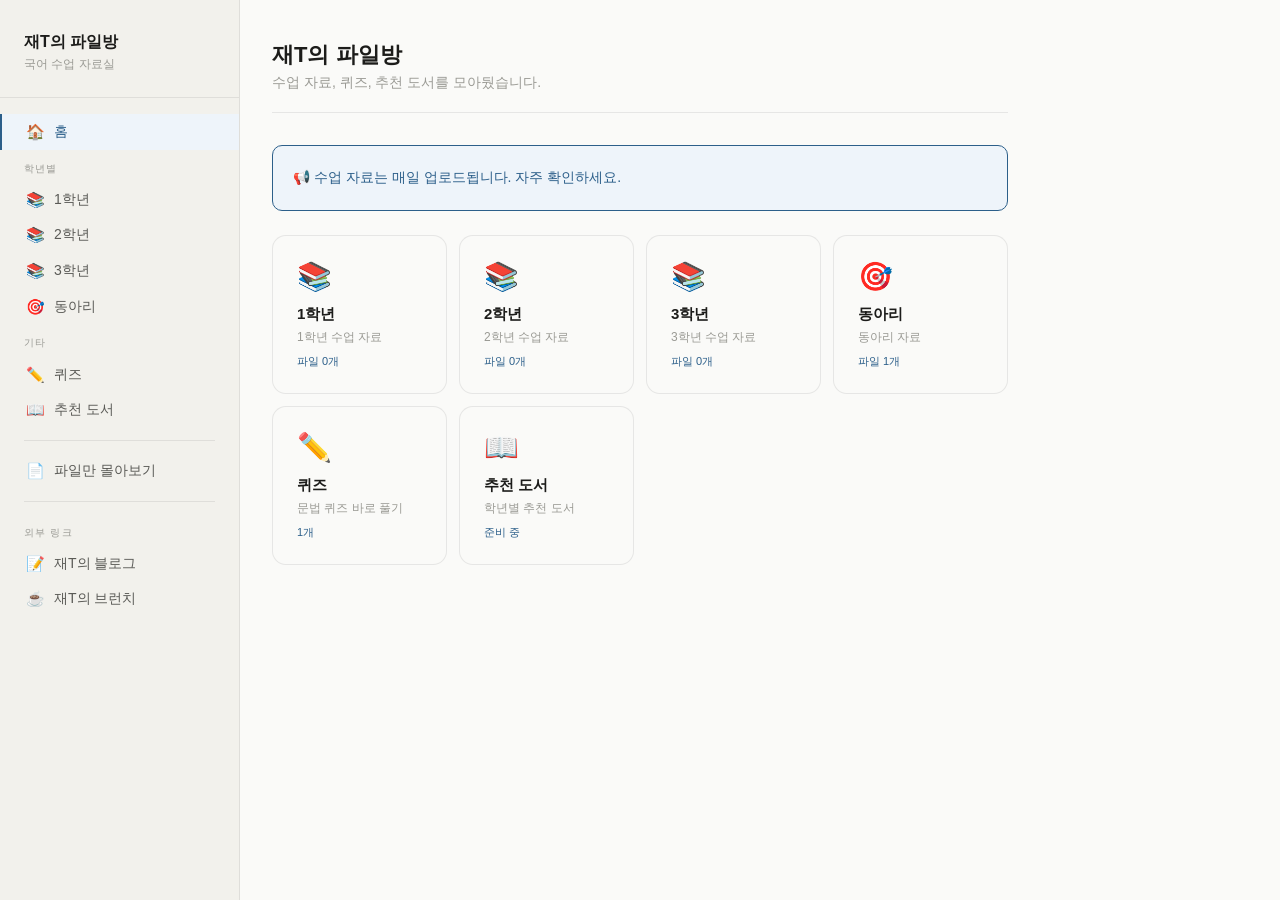
==== commit 4b48d9bc: "Update index.html" ====
--- a/index.html
+++ b/index.html
@@ -108,6 +108,11 @@
 
     <hr class="nav-divider">
     <div class="nav-item" onclick="showPage('all',this)"><span class="nav-icon">📄</span>파일만 몰아보기</div>
+
+    <hr class="nav-divider">
+    <div class="nav-section-label">외부 링크</div>
+    <a class="nav-item" href="https://blog.naver.com/jayjob84" target="_blank" style="text-decoration:none;"><span class="nav-icon">📝</span>재T의 블로그</a>
+    <a class="nav-item" href="https://brunch.co.kr/@koreantch" target="_blank" style="text-decoration:none;"><span class="nav-icon">☕</span>재T의 브런치</a>
   </aside>
 
   <main class="main">
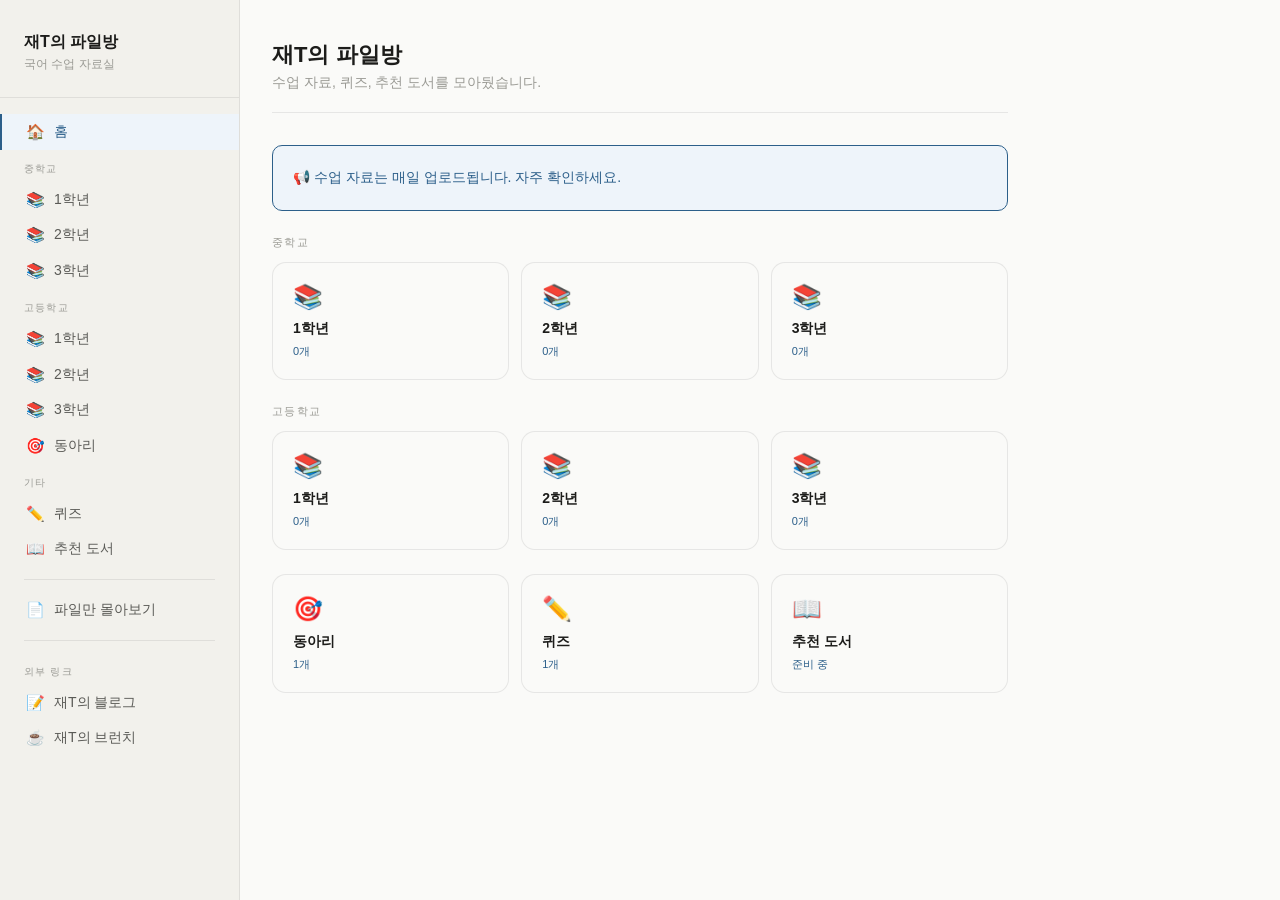
==== commit 0f3c1851: "Update index.html" ====
--- a/index.html
+++ b/index.html
@@ -50,13 +50,13 @@
 .file-badge.new{background:var(--accent-bg);color:var(--accent);}
 .notice-card{background:var(--accent-bg);border:0.5px solid var(--accent);border-radius:var(--radius);padding:1.25rem;margin-bottom:1.5rem;}
 .notice-card p{font-size:14px;color:var(--accent);line-height:1.7;}
-.home-grid{display:grid;grid-template-columns:repeat(auto-fit,minmax(160px,1fr));gap:12px;margin-bottom:2rem;}
-.home-card{background:var(--bg);border:0.5px solid var(--border);border-radius:var(--radius-lg);padding:1.5rem;cursor:pointer;transition:all 0.15s;}
+.home-grid{display:grid;grid-template-columns:repeat(auto-fit,minmax(150px,1fr));gap:12px;margin-bottom:1.5rem;}
+.home-section-title{font-size:11px;letter-spacing:0.12em;color:var(--text3);text-transform:uppercase;margin-bottom:0.75rem;}
+.home-card{background:var(--bg);border:0.5px solid var(--border);border-radius:var(--radius-lg);padding:1.25rem;cursor:pointer;transition:all 0.15s;}
 .home-card:hover{border-color:var(--border2);background:var(--bg2);}
-.home-card-icon{font-size:28px;margin-bottom:0.75rem;}
-.home-card-title{font-size:15px;font-weight:600;color:var(--text);margin-bottom:4px;}
-.home-card-desc{font-size:12px;color:var(--text3);line-height:1.5;}
-.home-card-count{font-size:11px;color:var(--accent);margin-top:8px;}
+.home-card-icon{font-size:24px;margin-bottom:0.6rem;}
+.home-card-title{font-size:14px;font-weight:600;color:var(--text);margin-bottom:3px;}
+.home-card-count{font-size:11px;color:var(--accent);margin-top:6px;}
 .empty{text-align:center;padding:3rem 1rem;color:var(--text3);}
 .empty-icon{font-size:36px;margin-bottom:0.75rem;}
 .empty-text{font-size:14px;}
@@ -78,13 +78,16 @@
 
 <div class="mobile-nav">
   <button class="mobile-nav-btn active" onclick="showPage('home',this)">🏠 홈</button>
-  <button class="mobile-nav-btn" onclick="showPage('grade1',this)">📚 1학년</button>
-  <button class="mobile-nav-btn" onclick="showPage('grade2',this)">📚 2학년</button>
-  <button class="mobile-nav-btn" onclick="showPage('grade3',this)">📚 3학년</button>
+  <button class="mobile-nav-btn" onclick="showPage('m1',this)">중1</button>
+  <button class="mobile-nav-btn" onclick="showPage('m2',this)">중2</button>
+  <button class="mobile-nav-btn" onclick="showPage('m3',this)">중3</button>
+  <button class="mobile-nav-btn" onclick="showPage('h1',this)">고1</button>
+  <button class="mobile-nav-btn" onclick="showPage('h2',this)">고2</button>
+  <button class="mobile-nav-btn" onclick="showPage('h3',this)">고3</button>
   <button class="mobile-nav-btn" onclick="showPage('club',this)">🎯 동아리</button>
   <button class="mobile-nav-btn" onclick="showPage('quiz',this)">✏️ 퀴즈</button>
   <button class="mobile-nav-btn" onclick="showPage('books',this)">📖 추천 도서</button>
-  <button class="mobile-nav-btn" onclick="showPage('all',this)">📄 파일만 몰아보기</button>
+  <button class="mobile-nav-btn" onclick="showPage('all',this)">📄 파일 몰아보기</button>
 </div>
 
 <div class="layout">
@@ -96,10 +99,16 @@
 
     <div class="nav-item active" onclick="showPage('home',this)"><span class="nav-icon">🏠</span>홈</div>
 
-    <div class="nav-section-label">학년별</div>
-    <div class="nav-item" onclick="showPage('grade1',this)"><span class="nav-icon">📚</span>1학년</div>
-    <div class="nav-item" onclick="showPage('grade2',this)"><span class="nav-icon">📚</span>2학년</div>
-    <div class="nav-item" onclick="showPage('grade3',this)"><span class="nav-icon">📚</span>3학년</div>
+    <div class="nav-section-label">중학교</div>
+    <div class="nav-item" onclick="showPage('m1',this)"><span class="nav-icon">📚</span>1학년</div>
+    <div class="nav-item" onclick="showPage('m2',this)"><span class="nav-icon">📚</span>2학년</div>
+    <div class="nav-item" onclick="showPage('m3',this)"><span class="nav-icon">📚</span>3학년</div>
+
+    <div class="nav-section-label">고등학교</div>
+    <div class="nav-item" onclick="showPage('h1',this)"><span class="nav-icon">📚</span>1학년</div>
+    <div class="nav-item" onclick="showPage('h2',this)"><span class="nav-icon">📚</span>2학년</div>
+    <div class="nav-item" onclick="showPage('h3',this)"><span class="nav-icon">📚</span>3학년</div>
+
     <div class="nav-item" onclick="showPage('club',this)"><span class="nav-icon">🎯</span>동아리</div>
 
     <div class="nav-section-label">기타</div>
@@ -123,35 +132,35 @@
         <div class="page-desc">수업 자료, 퀴즈, 추천 도서를 모아뒀습니다.</div>
       </div>
       <div class="notice-card"><p>📢 수업 자료는 매일 업로드됩니다. 자주 확인하세요.</p></div>
+
+      <div class="home-section-title">중학교</div>
       <div class="home-grid">
-        <div class="home-card" onclick="showPage('grade1',null)"><div class="home-card-icon">📚</div><div class="home-card-title">1학년</div><div class="home-card-desc">1학년 수업 자료</div><div class="home-card-count" id="count-1">파일 0개</div></div>
-        <div class="home-card" onclick="showPage('grade2',null)"><div class="home-card-icon">📚</div><div class="home-card-title">2학년</div><div class="home-card-desc">2학년 수업 자료</div><div class="home-card-count" id="count-2">파일 0개</div></div>
-        <div class="home-card" onclick="showPage('grade3',null)"><div class="home-card-icon">📚</div><div class="home-card-title">3학년</div><div class="home-card-desc">3학년 수업 자료</div><div class="home-card-count" id="count-3">파일 0개</div></div>
-        <div class="home-card" onclick="showPage('club',null)"><div class="home-card-icon">🎯</div><div class="home-card-title">동아리</div><div class="home-card-desc">동아리 자료</div><div class="home-card-count" id="count-club">파일 0개</div></div>
-        <div class="home-card" onclick="showPage('quiz',null)"><div class="home-card-icon">✏️</div><div class="home-card-title">퀴즈</div><div class="home-card-desc">문법 퀴즈 바로 풀기</div><div class="home-card-count">1개</div></div>
-        <div class="home-card" onclick="showPage('books',null)"><div class="home-card-icon">📖</div><div class="home-card-title">추천 도서</div><div class="home-card-desc">학년별 추천 도서</div><div class="home-card-count">준비 중</div></div>
-      </div>
-    </div>
-
-    <div id="page-grade1" class="page">
-      <div class="page-header"><div class="page-title">1학년</div><div class="page-desc">1학년 수업 자료입니다.</div></div>
-      <div class="file-list" id="list-grade1"></div>
-    </div>
-
-    <div id="page-grade2" class="page">
-      <div class="page-header"><div class="page-title">2학년</div><div class="page-desc">2학년 수업 자료입니다.</div></div>
-      <div class="file-list" id="list-grade2"></div>
-    </div>
-
-    <div id="page-grade3" class="page">
-      <div class="page-header"><div class="page-title">3학년</div><div class="page-desc">3학년 수업 자료입니다.</div></div>
-      <div class="file-list" id="list-grade3"></div>
-    </div>
-
-    <div id="page-club" class="page">
-      <div class="page-header"><div class="page-title">동아리</div><div class="page-desc">동아리 수업 자료입니다.</div></div>
-      <div class="file-list" id="list-club"></div>
-    </div>
+        <div class="home-card" onclick="showPage('m1',null)"><div class="home-card-icon">📚</div><div class="home-card-title">1학년</div><div class="home-card-count" id="count-m1">0개</div></div>
+        <div class="home-card" onclick="showPage('m2',null)"><div class="home-card-icon">📚</div><div class="home-card-title">2학년</div><div class="home-card-count" id="count-m2">0개</div></div>
+        <div class="home-card" onclick="showPage('m3',null)"><div class="home-card-icon">📚</div><div class="home-card-title">3학년</div><div class="home-card-count" id="count-m3">0개</div></div>
+      </div>
+
+      <div class="home-section-title">고등학교</div>
+      <div class="home-grid">
+        <div class="home-card" onclick="showPage('h1',null)"><div class="home-card-icon">📚</div><div class="home-card-title">1학년</div><div class="home-card-count" id="count-h1">0개</div></div>
+        <div class="home-card" onclick="showPage('h2',null)"><div class="home-card-icon">📚</div><div class="home-card-title">2학년</div><div class="home-card-count" id="count-h2">0개</div></div>
+        <div class="home-card" onclick="showPage('h3',null)"><div class="home-card-icon">📚</div><div class="home-card-title">3학년</div><div class="home-card-count" id="count-h3">0개</div></div>
+      </div>
+
+      <div class="home-grid" style="grid-template-columns:repeat(auto-fit,minmax(150px,1fr))">
+        <div class="home-card" onclick="showPage('club',null)"><div class="home-card-icon">🎯</div><div class="home-card-title">동아리</div><div class="home-card-count" id="count-club">0개</div></div>
+        <div class="home-card" onclick="showPage('quiz',null)"><div class="home-card-icon">✏️</div><div class="home-card-title">퀴즈</div><div class="home-card-count">1개</div></div>
+        <div class="home-card" onclick="showPage('books',null)"><div class="home-card-icon">📖</div><div class="home-card-title">추천 도서</div><div class="home-card-count">준비 중</div></div>
+      </div>
+    </div>
+
+    <div id="page-m1" class="page"><div class="page-header"><div class="page-title">중학교 1학년</div><div class="page-desc">중학교 1학년 수업 자료입니다.</div></div><div class="file-list" id="list-m1"></div></div>
+    <div id="page-m2" class="page"><div class="page-header"><div class="page-title">중학교 2학년</div><div class="page-desc">중학교 2학년 수업 자료입니다.</div></div><div class="file-list" id="list-m2"></div></div>
+    <div id="page-m3" class="page"><div class="page-header"><div class="page-title">중학교 3학년</div><div class="page-desc">중학교 3학년 수업 자료입니다.</div></div><div class="file-list" id="list-m3"></div></div>
+    <div id="page-h1" class="page"><div class="page-header"><div class="page-title">고등학교 1학년</div><div class="page-desc">고등학교 1학년 수업 자료입니다.</div></div><div class="file-list" id="list-h1"></div></div>
+    <div id="page-h2" class="page"><div class="page-header"><div class="page-title">고등학교 2학년</div><div class="page-desc">고등학교 2학년 수업 자료입니다.</div></div><div class="file-list" id="list-h2"></div></div>
+    <div id="page-h3" class="page"><div class="page-header"><div class="page-title">고등학교 3학년</div><div class="page-desc">고등학교 3학년 수업 자료입니다.</div></div><div class="file-list" id="list-h3"></div></div>
+    <div id="page-club" class="page"><div class="page-header"><div class="page-title">동아리</div><div class="page-desc">동아리 수업 자료입니다.</div></div><div class="file-list" id="list-club"></div></div>
 
     <div id="page-quiz" class="page">
       <div class="page-header"><div class="page-title">퀴즈</div><div class="page-desc">문법 퀴즈를 풀어보세요.</div></div>
@@ -182,6 +191,12 @@
 let allFiles = [];
 let currentFilter = '전체';
 
+const GRADE_MAP = {
+  '중학교 1학년':'m1','중학교 2학년':'m2','중학교 3학년':'m3',
+  '고등학교 1학년':'h1','고등학교 2학년':'h2','고등학교 3학년':'h3',
+  '동아리':'club'
+};
+
 function getIcon(filename) {
   const ext = (filename.split('.').pop()||'').toLowerCase();
   if(ext==='pdf') return '📄';
@@ -212,20 +227,13 @@
 }
 
 function renderLists() {
-  const g1 = allFiles.filter(f=>f.grade==='1학년');
-  const g2 = allFiles.filter(f=>f.grade==='2학년');
-  const g3 = allFiles.filter(f=>f.grade==='3학년');
-  const club = allFiles.filter(f=>f.grade==='동아리');
-
-  document.getElementById('list-grade1').innerHTML = g1.length ? g1.map(renderFile).join('') : empty();
-  document.getElementById('list-grade2').innerHTML = g2.length ? g2.map(renderFile).join('') : empty();
-  document.getElementById('list-grade3').innerHTML = g3.length ? g3.map(renderFile).join('') : empty();
-  document.getElementById('list-club').innerHTML = club.length ? club.map(renderFile).join('') : empty();
-
-  document.getElementById('count-1').textContent = '파일 '+g1.length+'개';
-  document.getElementById('count-2').textContent = '파일 '+g2.length+'개';
-  document.getElementById('count-3').textContent = '파일 '+g3.length+'개';
-  document.getElementById('count-club').textContent = '파일 '+club.length+'개';
+  Object.entries(GRADE_MAP).forEach(([grade, id]) => {
+    const list = allFiles.filter(f=>f.grade===grade);
+    const el = document.getElementById('list-'+id);
+    const cnt = document.getElementById('count-'+id);
+    if(el) el.innerHTML = list.length ? list.map(renderFile).join('') : empty();
+    if(cnt) cnt.textContent = list.length+'개';
+  });
 
   const types = ['전체', ...new Set(allFiles.map(f=>f.type))];
   document.getElementById('filter-bar').innerHTML = types.map(t=>
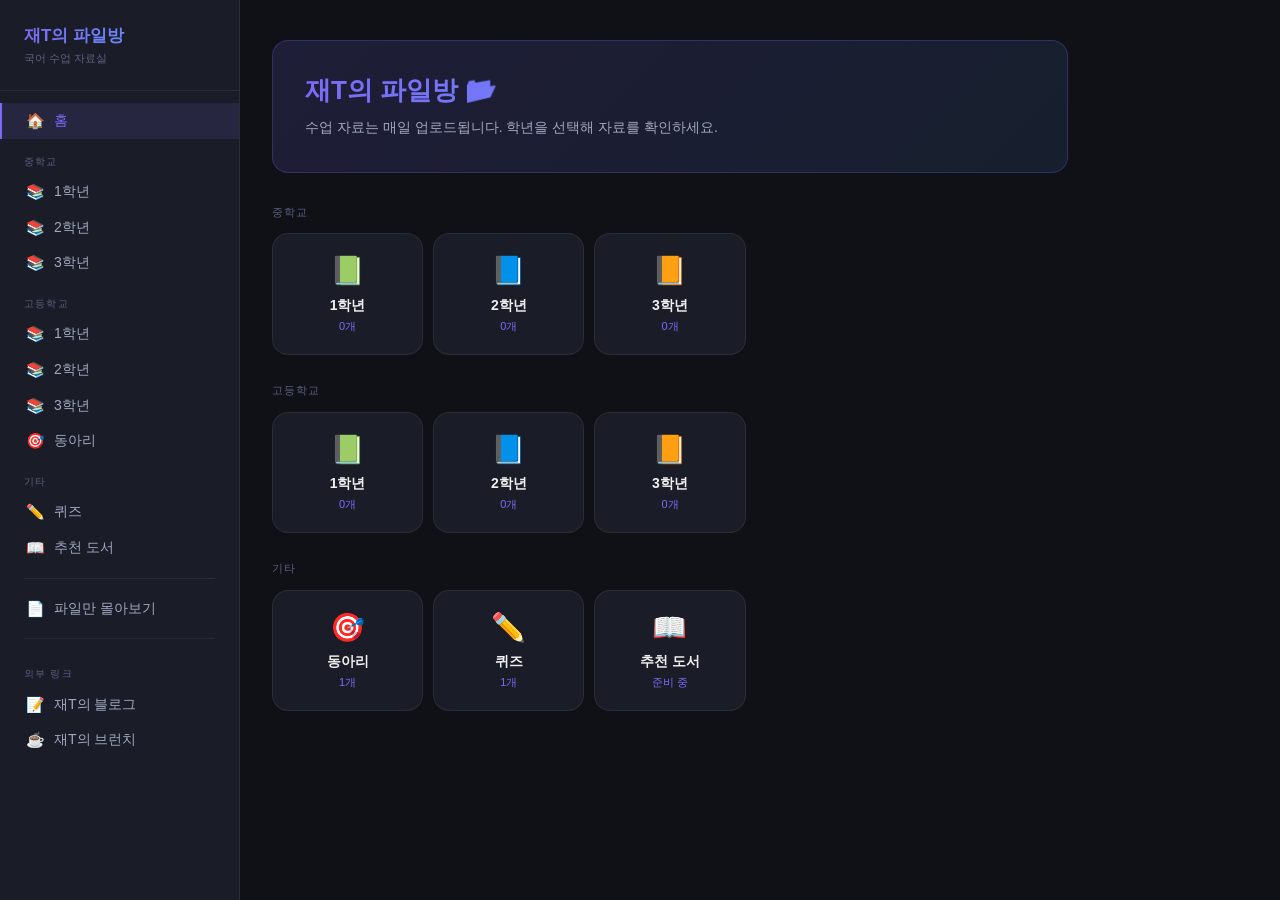
==== commit d2190c89: "Update index.html" ====
--- a/index.html
+++ b/index.html
@@ -7,68 +7,77 @@
 <style>
 *{box-sizing:border-box;margin:0;padding:0}
 :root{
-  --bg:#fafaf8;--bg2:#f2f1ec;--bg3:#e8e6df;
-  --text:#1c1c1a;--text2:#5a5a56;--text3:#9a9a94;
-  --border:rgba(0,0,0,0.08);--border2:rgba(0,0,0,0.15);
-  --accent:#2c5f8a;--accent-bg:#eef4fa;
-  --radius:10px;--radius-lg:14px;
-}
-@media(prefers-color-scheme:dark){
-  :root{
-    --bg:#191917;--bg2:#222220;--bg3:#2a2a27;
-    --text:#f0efe8;--text2:#9a9a90;--text3:#5a5a54;
-    --border:rgba(255,255,255,0.07);--border2:rgba(255,255,255,0.13);
-    --accent:#5b9fd4;--accent-bg:#1a2430;
-  }
+  --bg:#0f1117;--bg2:#1a1d27;--bg3:#242838;
+  --text:#f0f0f0;--text2:#a0a8c0;--text3:#5a6080;
+  --border:rgba(255,255,255,0.07);--border2:rgba(255,255,255,0.15);
+  --accent:#7c6af7;--accent2:#5b9cf6;--accent-bg:rgba(124,106,247,0.12);
+  --green:#3ecf8e;--red:#ff6b6b;
+  --radius:10px;--radius-lg:16px;
 }
 body{font-family:-apple-system,BlinkMacSystemFont,'Segoe UI','Malgun Gothic','Apple SD Gothic Neo',sans-serif;background:var(--bg);color:var(--text);min-height:100vh;}
 .layout{display:flex;min-height:100vh;}
-.sidebar{width:240px;flex-shrink:0;background:var(--bg2);border-right:0.5px solid var(--border);padding:2rem 0;position:sticky;top:0;height:100vh;overflow-y:auto;}
-.main{flex:1;padding:2.5rem 2rem;max-width:800px;}
-.sidebar-title{padding:0 1.5rem 1.5rem;border-bottom:0.5px solid var(--border);margin-bottom:1rem;}
-.sidebar-brand{font-size:16px;font-weight:600;color:var(--text);}
-.sidebar-sub{font-size:12px;color:var(--text3);margin-top:3px;}
-.nav-section-label{font-size:10px;letter-spacing:0.12em;color:var(--text3);text-transform:uppercase;padding:0.75rem 1.5rem 0.4rem;}
+
+.sidebar{width:240px;flex-shrink:0;background:var(--bg2);border-right:0.5px solid var(--border);padding:1.5rem 0;position:sticky;top:0;height:100vh;overflow-y:auto;}
+.sidebar-title{padding:0 1.5rem 1.5rem;border-bottom:0.5px solid var(--border);margin-bottom:0.75rem;}
+.sidebar-brand{font-size:17px;font-weight:700;background:linear-gradient(135deg,var(--accent),var(--accent2));-webkit-background-clip:text;-webkit-text-fill-color:transparent;background-clip:text;}
+.sidebar-sub{font-size:11px;color:var(--text3);margin-top:4px;}
+
+.nav-section-label{font-size:10px;letter-spacing:0.12em;color:var(--text3);text-transform:uppercase;padding:1rem 1.5rem 0.35rem;}
 .nav-item{display:flex;align-items:center;gap:10px;padding:0.55rem 1.5rem;font-size:14px;color:var(--text2);cursor:pointer;transition:all 0.15s;border-left:2px solid transparent;}
 .nav-item:hover{background:var(--bg3);color:var(--text);}
 .nav-item.active{background:var(--accent-bg);color:var(--accent);border-left-color:var(--accent);font-weight:500;}
 .nav-icon{font-size:15px;width:18px;text-align:center;}
 .nav-divider{border:none;border-top:0.5px solid var(--border);margin:0.75rem 1.5rem;}
+
+.main{flex:1;padding:2.5rem 2rem;max-width:860px;}
 .page{display:none;}
 .page.active{display:block;}
+
 .page-header{margin-bottom:2rem;padding-bottom:1.25rem;border-bottom:0.5px solid var(--border);}
-.page-title{font-size:22px;font-weight:600;color:var(--text);margin-bottom:4px;}
+.page-title{font-size:24px;font-weight:700;color:var(--text);margin-bottom:4px;}
 .page-desc{font-size:14px;color:var(--text3);}
+
+.btn-home{display:inline-flex;align-items:center;gap:8px;font-size:13px;color:var(--text2);cursor:pointer;margin-bottom:1.5rem;padding:0.55rem 1.1rem;border:0.5px solid var(--border2);border-radius:var(--radius);background:var(--bg2);font-family:inherit;transition:all 0.15s;}
+.btn-home:hover{background:var(--bg3);color:var(--text);}
+
+.hero{background:linear-gradient(135deg,rgba(124,106,247,0.15),rgba(91,156,246,0.1));border:0.5px solid rgba(124,106,247,0.25);border-radius:var(--radius-lg);padding:2rem;margin-bottom:2rem;}
+.hero-title{font-size:26px;font-weight:700;background:linear-gradient(135deg,var(--accent),var(--accent2));-webkit-background-clip:text;-webkit-text-fill-color:transparent;background-clip:text;margin-bottom:0.5rem;}
+.hero-desc{font-size:14px;color:var(--text2);line-height:1.7;}
+
+.section-label{font-size:11px;letter-spacing:0.1em;color:var(--text3);text-transform:uppercase;margin-bottom:0.85rem;margin-top:1.75rem;}
+
+.home-grid{display:grid;grid-template-columns:repeat(auto-fill,minmax(140px,1fr));gap:10px;margin-bottom:0.5rem;}
+.home-card{background:var(--bg2);border:0.5px solid var(--border);border-radius:var(--radius-lg);padding:1.25rem 1rem;cursor:pointer;transition:all 0.2s;text-align:center;}
+.home-card:hover{border-color:var(--accent);background:var(--accent-bg);transform:translateY(-2px);}
+.home-card-icon{font-size:28px;margin-bottom:0.6rem;}
+.home-card-title{font-size:14px;font-weight:600;color:var(--text);margin-bottom:4px;}
+.home-card-count{font-size:11px;color:var(--accent);}
+
 .file-list{display:flex;flex-direction:column;gap:8px;}
-.file-item{display:flex;align-items:center;gap:14px;padding:1rem 1.25rem;background:var(--bg);border:0.5px solid var(--border);border-radius:var(--radius);transition:all 0.15s;text-decoration:none;color:inherit;}
-.file-item:hover{border-color:var(--border2);background:var(--bg2);}
-.file-icon{font-size:22px;flex-shrink:0;}
+.file-item{display:flex;align-items:center;gap:14px;padding:1rem 1.25rem;background:var(--bg2);border:0.5px solid var(--border);border-radius:var(--radius);transition:all 0.15s;text-decoration:none;color:inherit;}
+.file-item:hover{border-color:var(--accent);background:var(--bg3);}
+.file-icon{font-size:24px;flex-shrink:0;}
 .file-info{flex:1;}
 .file-name{font-size:14px;font-weight:500;color:var(--text);margin-bottom:3px;}
 .file-meta{font-size:12px;color:var(--text3);}
-.file-badge{font-size:11px;padding:3px 8px;border-radius:99px;background:var(--bg2);color:var(--text3);flex-shrink:0;}
-.file-badge.new{background:var(--accent-bg);color:var(--accent);}
-.notice-card{background:var(--accent-bg);border:0.5px solid var(--accent);border-radius:var(--radius);padding:1.25rem;margin-bottom:1.5rem;}
-.notice-card p{font-size:14px;color:var(--accent);line-height:1.7;}
-.home-grid{display:grid;grid-template-columns:repeat(auto-fit,minmax(150px,1fr));gap:12px;margin-bottom:1.5rem;}
-.home-section-title{font-size:11px;letter-spacing:0.12em;color:var(--text3);text-transform:uppercase;margin-bottom:0.75rem;}
-.home-card{background:var(--bg);border:0.5px solid var(--border);border-radius:var(--radius-lg);padding:1.25rem;cursor:pointer;transition:all 0.15s;}
-.home-card:hover{border-color:var(--border2);background:var(--bg2);}
-.home-card-icon{font-size:24px;margin-bottom:0.6rem;}
-.home-card-title{font-size:14px;font-weight:600;color:var(--text);margin-bottom:3px;}
-.home-card-count{font-size:11px;color:var(--accent);margin-top:6px;}
-.empty{text-align:center;padding:3rem 1rem;color:var(--text3);}
-.empty-icon{font-size:36px;margin-bottom:0.75rem;}
+.file-badge{font-size:11px;padding:3px 10px;border-radius:99px;background:var(--bg3);color:var(--text3);flex-shrink:0;}
+.file-badge.new{background:rgba(62,207,142,0.15);color:var(--green);border:0.5px solid rgba(62,207,142,0.3);}
+
+.empty{text-align:center;padding:4rem 1rem;color:var(--text3);}
+.empty-icon{font-size:40px;margin-bottom:1rem;opacity:0.5;}
 .empty-text{font-size:14px;}
+
 .filter-bar{display:flex;gap:8px;margin-bottom:1.25rem;flex-wrap:wrap;}
-.filter-btn{padding:0.4rem 1rem;border:0.5px solid var(--border);border-radius:99px;font-size:13px;color:var(--text2);cursor:pointer;background:var(--bg);font-family:inherit;transition:all 0.15s;}
+.filter-btn{padding:0.4rem 1rem;border:0.5px solid var(--border);border-radius:99px;font-size:13px;color:var(--text2);cursor:pointer;background:var(--bg2);font-family:inherit;transition:all 0.15s;}
 .filter-btn:hover{border-color:var(--border2);}
 .filter-btn.active{background:var(--accent-bg);color:var(--accent);border-color:var(--accent);}
+
 @media(max-width:640px){
   .sidebar{display:none;}
-  .main{padding:1.5rem 1rem;}
-  .mobile-nav{display:flex;overflow-x:auto;gap:8px;padding:1rem;background:var(--bg2);border-bottom:0.5px solid var(--border);-webkit-overflow-scrolling:touch;}
-  .mobile-nav-btn{flex-shrink:0;padding:0.5rem 1rem;border:0.5px solid var(--border);border-radius:99px;font-size:13px;color:var(--text2);cursor:pointer;background:var(--bg);white-space:nowrap;font-family:inherit;}
+  .main{padding:1.25rem 1rem;}
+  .mobile-nav{display:flex;overflow-x:auto;gap:8px;padding:0.85rem 1rem;background:var(--bg2);border-bottom:0.5px solid var(--border);-webkit-overflow-scrolling:touch;scrollbar-width:none;}
+  .mobile-nav::-webkit-scrollbar{display:none;}
+  .mobile-nav-btn{flex-shrink:0;padding:0.5rem 1rem;border:0.5px solid var(--border);border-radius:99px;font-size:13px;color:var(--text2);cursor:pointer;background:var(--bg);white-space:nowrap;font-family:inherit;transition:all 0.15s;}
   .mobile-nav-btn.active{background:var(--accent-bg);color:var(--accent);border-color:var(--accent);}
 }
 @media(min-width:641px){.mobile-nav{display:none;}}
@@ -96,28 +105,21 @@
       <div class="sidebar-brand">재T의 파일방</div>
       <div class="sidebar-sub">국어 수업 자료실</div>
     </div>
-
     <div class="nav-item active" onclick="showPage('home',this)"><span class="nav-icon">🏠</span>홈</div>
-
     <div class="nav-section-label">중학교</div>
     <div class="nav-item" onclick="showPage('m1',this)"><span class="nav-icon">📚</span>1학년</div>
     <div class="nav-item" onclick="showPage('m2',this)"><span class="nav-icon">📚</span>2학년</div>
     <div class="nav-item" onclick="showPage('m3',this)"><span class="nav-icon">📚</span>3학년</div>
-
     <div class="nav-section-label">고등학교</div>
     <div class="nav-item" onclick="showPage('h1',this)"><span class="nav-icon">📚</span>1학년</div>
     <div class="nav-item" onclick="showPage('h2',this)"><span class="nav-icon">📚</span>2학년</div>
     <div class="nav-item" onclick="showPage('h3',this)"><span class="nav-icon">📚</span>3학년</div>
-
     <div class="nav-item" onclick="showPage('club',this)"><span class="nav-icon">🎯</span>동아리</div>
-
     <div class="nav-section-label">기타</div>
     <div class="nav-item" onclick="showPage('quiz',this)"><span class="nav-icon">✏️</span>퀴즈</div>
     <div class="nav-item" onclick="showPage('books',this)"><span class="nav-icon">📖</span>추천 도서</div>
-
     <hr class="nav-divider">
     <div class="nav-item" onclick="showPage('all',this)"><span class="nav-icon">📄</span>파일만 몰아보기</div>
-
     <hr class="nav-divider">
     <div class="nav-section-label">외부 링크</div>
     <a class="nav-item" href="https://blog.naver.com/jayjob84" target="_blank" style="text-decoration:none;"><span class="nav-icon">📝</span>재T의 블로그</a>
@@ -127,42 +129,40 @@
   <main class="main">
 
     <div id="page-home" class="page active">
-      <div class="page-header">
-        <div class="page-title">재T의 파일방</div>
-        <div class="page-desc">수업 자료, 퀴즈, 추천 도서를 모아뒀습니다.</div>
-      </div>
-      <div class="notice-card"><p>📢 수업 자료는 매일 업로드됩니다. 자주 확인하세요.</p></div>
-
-      <div class="home-section-title">중학교</div>
+      <div class="hero">
+        <div class="hero-title">재T의 파일방 📂</div>
+        <div class="hero-desc">수업 자료는 매일 업로드됩니다. 학년을 선택해 자료를 확인하세요.</div>
+      </div>
+      <div class="section-label">중학교</div>
       <div class="home-grid">
-        <div class="home-card" onclick="showPage('m1',null)"><div class="home-card-icon">📚</div><div class="home-card-title">1학년</div><div class="home-card-count" id="count-m1">0개</div></div>
-        <div class="home-card" onclick="showPage('m2',null)"><div class="home-card-icon">📚</div><div class="home-card-title">2학년</div><div class="home-card-count" id="count-m2">0개</div></div>
-        <div class="home-card" onclick="showPage('m3',null)"><div class="home-card-icon">📚</div><div class="home-card-title">3학년</div><div class="home-card-count" id="count-m3">0개</div></div>
-      </div>
-
-      <div class="home-section-title">고등학교</div>
+        <div class="home-card" onclick="showPage('m1',null)"><div class="home-card-icon">📗</div><div class="home-card-title">1학년</div><div class="home-card-count" id="count-m1">0개</div></div>
+        <div class="home-card" onclick="showPage('m2',null)"><div class="home-card-icon">📘</div><div class="home-card-title">2학년</div><div class="home-card-count" id="count-m2">0개</div></div>
+        <div class="home-card" onclick="showPage('m3',null)"><div class="home-card-icon">📙</div><div class="home-card-title">3학년</div><div class="home-card-count" id="count-m3">0개</div></div>
+      </div>
+      <div class="section-label">고등학교</div>
       <div class="home-grid">
-        <div class="home-card" onclick="showPage('h1',null)"><div class="home-card-icon">📚</div><div class="home-card-title">1학년</div><div class="home-card-count" id="count-h1">0개</div></div>
-        <div class="home-card" onclick="showPage('h2',null)"><div class="home-card-icon">📚</div><div class="home-card-title">2학년</div><div class="home-card-count" id="count-h2">0개</div></div>
-        <div class="home-card" onclick="showPage('h3',null)"><div class="home-card-icon">📚</div><div class="home-card-title">3학년</div><div class="home-card-count" id="count-h3">0개</div></div>
-      </div>
-
-      <div class="home-grid" style="grid-template-columns:repeat(auto-fit,minmax(150px,1fr))">
+        <div class="home-card" onclick="showPage('h1',null)"><div class="home-card-icon">📗</div><div class="home-card-title">1학년</div><div class="home-card-count" id="count-h1">0개</div></div>
+        <div class="home-card" onclick="showPage('h2',null)"><div class="home-card-icon">📘</div><div class="home-card-title">2학년</div><div class="home-card-count" id="count-h2">0개</div></div>
+        <div class="home-card" onclick="showPage('h3',null)"><div class="home-card-icon">📙</div><div class="home-card-title">3학년</div><div class="home-card-count" id="count-h3">0개</div></div>
+      </div>
+      <div class="section-label">기타</div>
+      <div class="home-grid">
         <div class="home-card" onclick="showPage('club',null)"><div class="home-card-icon">🎯</div><div class="home-card-title">동아리</div><div class="home-card-count" id="count-club">0개</div></div>
         <div class="home-card" onclick="showPage('quiz',null)"><div class="home-card-icon">✏️</div><div class="home-card-title">퀴즈</div><div class="home-card-count">1개</div></div>
         <div class="home-card" onclick="showPage('books',null)"><div class="home-card-icon">📖</div><div class="home-card-title">추천 도서</div><div class="home-card-count">준비 중</div></div>
       </div>
     </div>
 
-    <div id="page-m1" class="page"><div class="page-header"><div class="page-title">중학교 1학년</div><div class="page-desc">중학교 1학년 수업 자료입니다.</div></div><div class="file-list" id="list-m1"></div></div>
-    <div id="page-m2" class="page"><div class="page-header"><div class="page-title">중학교 2학년</div><div class="page-desc">중학교 2학년 수업 자료입니다.</div></div><div class="file-list" id="list-m2"></div></div>
-    <div id="page-m3" class="page"><div class="page-header"><div class="page-title">중학교 3학년</div><div class="page-desc">중학교 3학년 수업 자료입니다.</div></div><div class="file-list" id="list-m3"></div></div>
-    <div id="page-h1" class="page"><div class="page-header"><div class="page-title">고등학교 1학년</div><div class="page-desc">고등학교 1학년 수업 자료입니다.</div></div><div class="file-list" id="list-h1"></div></div>
-    <div id="page-h2" class="page"><div class="page-header"><div class="page-title">고등학교 2학년</div><div class="page-desc">고등학교 2학년 수업 자료입니다.</div></div><div class="file-list" id="list-h2"></div></div>
-    <div id="page-h3" class="page"><div class="page-header"><div class="page-title">고등학교 3학년</div><div class="page-desc">고등학교 3학년 수업 자료입니다.</div></div><div class="file-list" id="list-h3"></div></div>
-    <div id="page-club" class="page"><div class="page-header"><div class="page-title">동아리</div><div class="page-desc">동아리 수업 자료입니다.</div></div><div class="file-list" id="list-club"></div></div>
+    <div id="page-m1" class="page"><button class="btn-home" onclick="showPage('home',null)">← 홈으로</button><div class="page-header"><div class="page-title">중학교 1학년</div><div class="page-desc">중학교 1학년 수업 자료입니다.</div></div><div class="file-list" id="list-m1"></div></div>
+    <div id="page-m2" class="page"><button class="btn-home" onclick="showPage('home',null)">← 홈으로</button><div class="page-header"><div class="page-title">중학교 2학년</div><div class="page-desc">중학교 2학년 수업 자료입니다.</div></div><div class="file-list" id="list-m2"></div></div>
+    <div id="page-m3" class="page"><button class="btn-home" onclick="showPage('home',null)">← 홈으로</button><div class="page-header"><div class="page-title">중학교 3학년</div><div class="page-desc">중학교 3학년 수업 자료입니다.</div></div><div class="file-list" id="list-m3"></div></div>
+    <div id="page-h1" class="page"><button class="btn-home" onclick="showPage('home',null)">← 홈으로</button><div class="page-header"><div class="page-title">고등학교 1학년</div><div class="page-desc">고등학교 1학년 수업 자료입니다.</div></div><div class="file-list" id="list-h1"></div></div>
+    <div id="page-h2" class="page"><button class="btn-home" onclick="showPage('home',null)">← 홈으로</button><div class="page-header"><div class="page-title">고등학교 2학년</div><div class="page-desc">고등학교 2학년 수업 자료입니다.</div></div><div class="file-list" id="list-h2"></div></div>
+    <div id="page-h3" class="page"><button class="btn-home" onclick="showPage('home',null)">← 홈으로</button><div class="page-header"><div class="page-title">고등학교 3학년</div><div class="page-desc">고등학교 3학년 수업 자료입니다.</div></div><div class="file-list" id="list-h3"></div></div>
+    <div id="page-club" class="page"><button class="btn-home" onclick="showPage('home',null)">← 홈으로</button><div class="page-header"><div class="page-title">동아리</div><div class="page-desc">동아리 수업 자료입니다.</div></div><div class="file-list" id="list-club"></div></div>
 
     <div id="page-quiz" class="page">
+      <button class="btn-home" onclick="showPage('home',null)">← 홈으로</button>
       <div class="page-header"><div class="page-title">퀴즈</div><div class="page-desc">문법 퀴즈를 풀어보세요.</div></div>
       <div class="file-list">
         <a class="file-item" href="https://koreantch-stack.github.io/poomsa/" target="_blank">
@@ -174,11 +174,13 @@
     </div>
 
     <div id="page-books" class="page">
+      <button class="btn-home" onclick="showPage('home',null)">← 홈으로</button>
       <div class="page-header"><div class="page-title">추천 도서</div><div class="page-desc">학년별 추천 도서 목록입니다.</div></div>
       <div class="empty"><div class="empty-icon">📚</div><div class="empty-text">준비 중입니다.</div></div>
     </div>
 
     <div id="page-all" class="page">
+      <button class="btn-home" onclick="showPage('home',null)">← 홈으로</button>
       <div class="page-header"><div class="page-title">파일만 몰아보기</div><div class="page-desc">전체 파일 목록입니다. 클릭하면 다운로드됩니다.</div></div>
       <div class="filter-bar" id="filter-bar"></div>
       <div class="file-list" id="list-all"></div>
@@ -188,79 +190,46 @@
 </div>
 
 <script>
-let allFiles = [];
-let currentFilter = '전체';
-
-const GRADE_MAP = {
-  '중학교 1학년':'m1','중학교 2학년':'m2','중학교 3학년':'m3',
-  '고등학교 1학년':'h1','고등학교 2학년':'h2','고등학교 3학년':'h3',
-  '동아리':'club'
-};
-
-function getIcon(filename) {
-  const ext = (filename.split('.').pop()||'').toLowerCase();
-  if(ext==='pdf') return '📄';
-  if(ext==='hwp'||ext==='hwpx') return '📝';
-  if(ext==='ppt'||ext==='pptx') return '📊';
-  if(ext==='doc'||ext==='docx') return '📃';
-  if(ext==='jpg'||ext==='png'||ext==='jpeg') return '🖼️';
-  return '📎';
-}
-
-function isNew(dateStr) {
-  const parts = dateStr.split('.');
-  const d = new Date(parts[0], parts[1]-1, parts[2]);
-  return (new Date() - d) < 7 * 24 * 60 * 60 * 1000;
-}
-
-function renderFile(f) {
-  const badge = isNew(f.date) ? '<div class="file-badge new">NEW</div>' : '<div class="file-badge">'+f.date+'</div>';
-  return `<a class="file-item" href="${f.file}" download>
-    <div class="file-icon">${getIcon(f.file)}</div>
-    <div class="file-info"><div class="file-name">${f.name}</div><div class="file-meta">${f.grade} · ${f.type} · ${f.date}</div></div>
-    ${badge}
-  </a>`;
-}
-
-function empty() {
-  return '<div class="empty"><div class="empty-icon">📭</div><div class="empty-text">아직 올라온 파일이 없습니다.</div></div>';
-}
-
-function renderLists() {
-  Object.entries(GRADE_MAP).forEach(([grade, id]) => {
-    const list = allFiles.filter(f=>f.grade===grade);
-    const el = document.getElementById('list-'+id);
-    const cnt = document.getElementById('count-'+id);
-    if(el) el.innerHTML = list.length ? list.map(renderFile).join('') : empty();
-    if(cnt) cnt.textContent = list.length+'개';
+let allFiles=[];
+let currentFilter='전체';
+const GRADE_MAP={'중학교 1학년':'m1','중학교 2학년':'m2','중학교 3학년':'m3','고등학교 1학년':'h1','고등학교 2학년':'h2','고등학교 3학년':'h3','동아리':'club'};
+
+function getIcon(f){const e=(f.split('.').pop()||'').toLowerCase();if(e==='pdf')return'📄';if(e==='hwp'||e==='hwpx')return'📝';if(e==='ppt'||e==='pptx')return'📊';if(e==='doc'||e==='docx')return'📃';if(e==='jpg'||e==='png'||e==='jpeg')return'🖼️';return'📎';}
+
+function isNew(d){const p=d.split('.');const dt=new Date(p[0],p[1]-1,p[2]);return(new Date()-dt)<7*24*60*60*1000;}
+
+function renderFile(f){
+  const badge=isNew(f.date)?'<div class="file-badge new">NEW</div>':'<div class="file-badge">'+f.date+'</div>';
+  return`<a class="file-item" href="${f.file}" download><div class="file-icon">${getIcon(f.file)}</div><div class="file-info"><div class="file-name">${f.name}</div><div class="file-meta">${f.grade} · ${f.type} · ${f.date}</div></div>${badge}</a>`;
+}
+
+function empty(){return'<div class="empty"><div class="empty-icon">📭</div><div class="empty-text">아직 올라온 파일이 없습니다.</div></div>';}
+
+function renderLists(){
+  Object.entries(GRADE_MAP).forEach(([grade,id])=>{
+    const list=allFiles.filter(f=>f.grade===grade);
+    const el=document.getElementById('list-'+id);
+    const cnt=document.getElementById('count-'+id);
+    if(el)el.innerHTML=list.length?list.map(renderFile).join(''):empty();
+    if(cnt)cnt.textContent=list.length+'개';
   });
-
-  const types = ['전체', ...new Set(allFiles.map(f=>f.type))];
-  document.getElementById('filter-bar').innerHTML = types.map(t=>
-    `<button class="filter-btn${t===currentFilter?' active':''}" onclick="setFilter('${t}')">${t}</button>`
-  ).join('');
-
-  const filtered = currentFilter==='전체' ? allFiles : allFiles.filter(f=>f.type===currentFilter);
-  document.getElementById('list-all').innerHTML = filtered.length ? filtered.map(renderFile).join('') : empty();
-}
-
-function setFilter(type) {
-  currentFilter = type;
-  renderLists();
-}
-
-function showPage(id, el) {
+  const types=['전체',...new Set(allFiles.map(f=>f.type))];
+  document.getElementById('filter-bar').innerHTML=types.map(t=>`<button class="filter-btn${t===currentFilter?' active':''}" onclick="setFilter('${t}')">${t}</button>`).join('');
+  const filtered=currentFilter==='전체'?allFiles:allFiles.filter(f=>f.type===currentFilter);
+  document.getElementById('list-all').innerHTML=filtered.length?filtered.map(renderFile).join(''):empty();
+}
+
+function setFilter(t){currentFilter=t;renderLists();}
+
+function showPage(id,el){
   document.querySelectorAll('.page').forEach(p=>p.classList.remove('active'));
   document.getElementById('page-'+id).classList.add('active');
-  document.querySelectorAll('.nav-item, .mobile-nav-btn').forEach(n=>n.classList.remove('active'));
-  if(el) el.classList.add('active');
+  document.querySelectorAll('.nav-item,.mobile-nav-btn').forEach(n=>n.classList.remove('active'));
+  if(el)el.classList.add('active');
   window.scrollTo(0,0);
 }
 
-fetch('files.json')
-  .then(r=>r.json())
-  .then(data=>{ allFiles=data; renderLists(); })
-  .catch(()=>{ renderLists(); });
+fetch('files.json').then(r=>r.json()).then(d=>{allFiles=d;renderLists();}).catch(()=>renderLists());
 </script>
 </body>
 </html>
